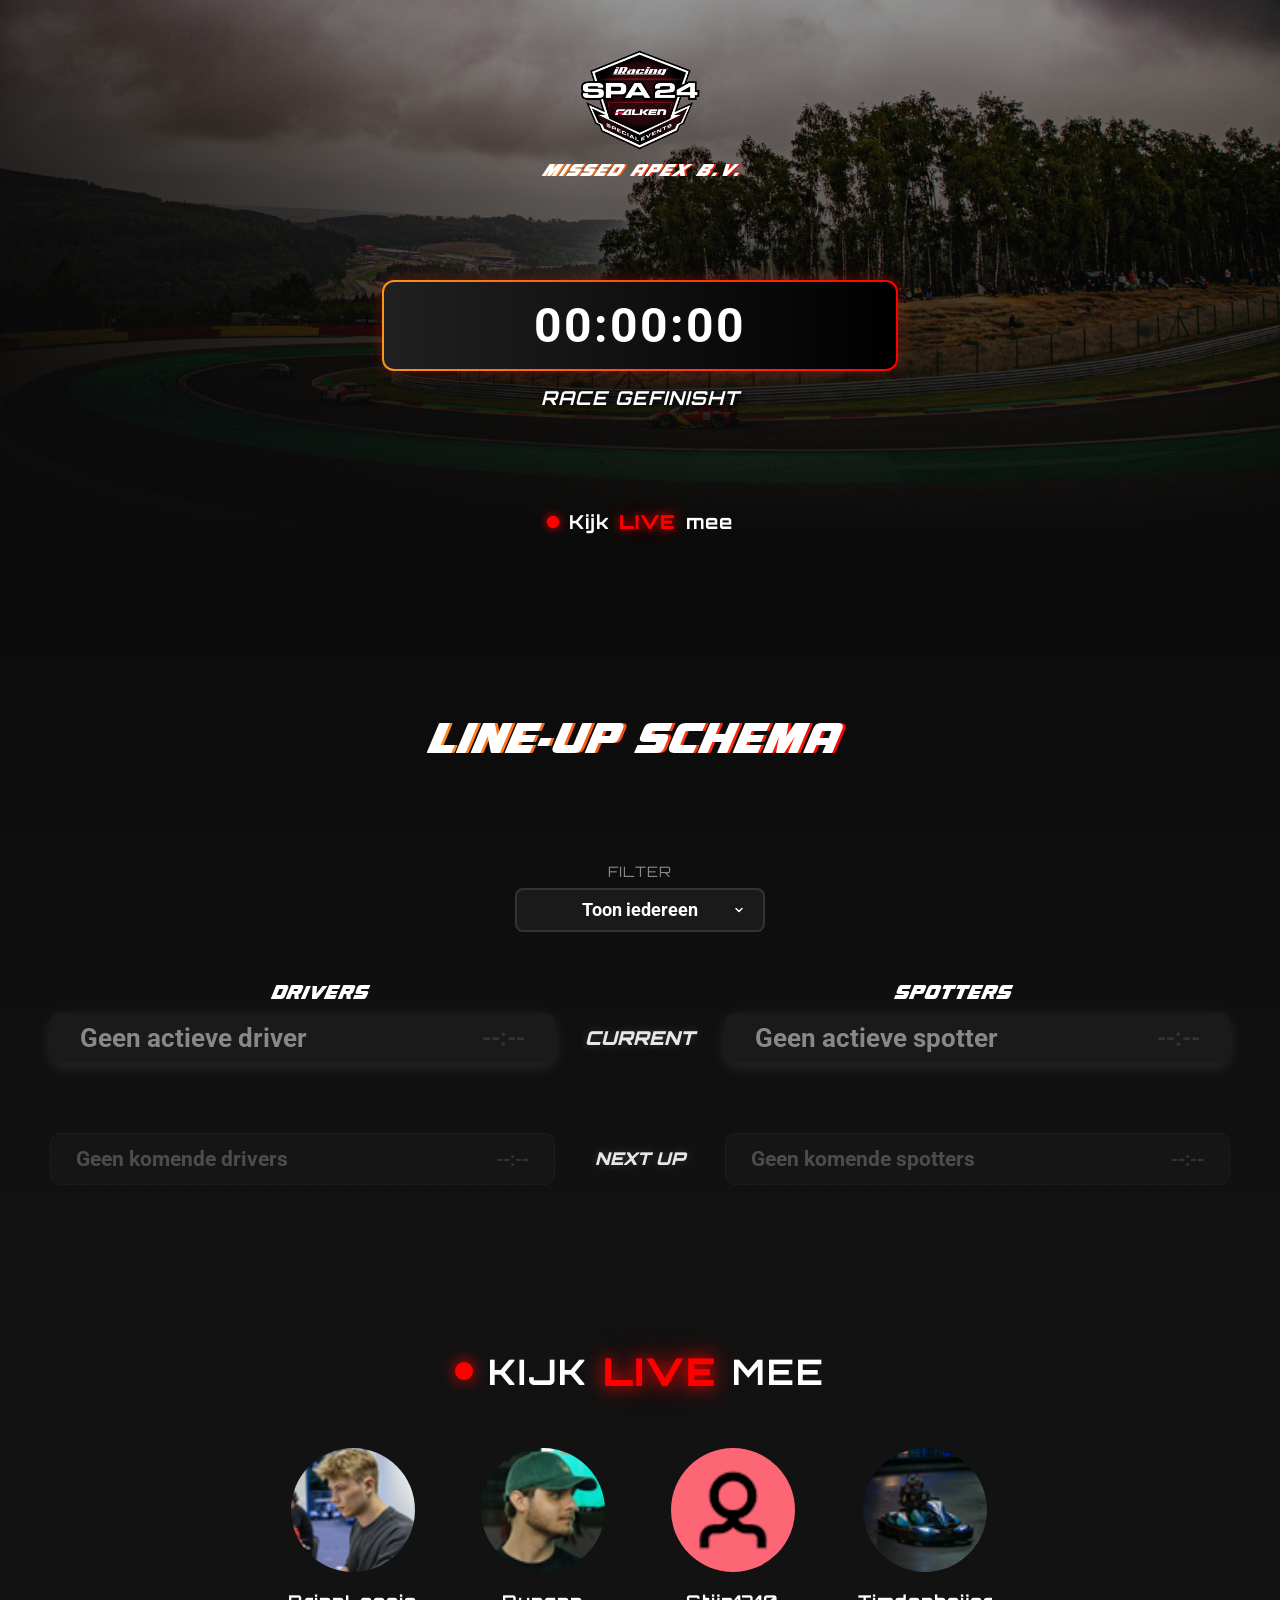
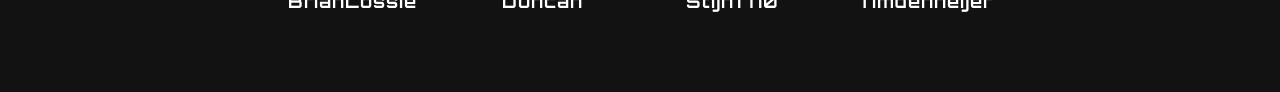
==== index.html @ 732f3703 "Update index.html" ====
<!DOCTYPE html>
<html lang="nl">
<head>
    <meta charset="UTF-8">
    <link rel="stylesheet" href="MissedApex.css?v=1.1">
    <meta name="viewport" content="width=device-width, initial-scale=1.0">
    <title>Missed Apex B.V. Spa 24</title>
    <link rel="stylesheet" href="MissedApex.css">
    <link href="https://fonts.googleapis.com/css2?family=Orbitron:wght@700;900&family=Roboto:wght@400;700&display=swap" rel="stylesheet">
</head>
<body>

    <header class="hero-section">
        <div class="overlay"></div>
        <div class="hero-content">
            <img src="spa-logo.png" alt="iRacing Spa 24 Logo" class="logo">
            
            <h1 class="team-name">MISSED APEX B.V.</h1>
            <div class="countdown-box">
                <span class="timer" id="countdown-timer">00:00:00:00</span>
            </div>
            <h2 class="countdown-title" id="countdown-label">LADEN...</h2>
        </div>
    </header>

    <div class="live-stream-trigger">
        <a href="#streams" class="live-link">
            <span class="live-dot"></span>Kijk <span class="live-text-bold">LIVE</span> mee
        </a>
    </div>

    <main class="schedule-section">
        <h1 class="main-title">LINE-UP SCHEMA</h1>

        <div class="filter-container">
            <label for="name-filter" class="filter-label">Filter</label>
            <select id="name-filter" class="filter-select">
                <option value="ALL">Toon iedereen</option>
                </select>
        </div>

        <div class="lineup-table">
            <div class="table-header">
                <div class="table-cell left">
                    <h3 class="column-title driver-title">DRIVERS</h3>
                </div>
                <div class="empty-middle"></div>
                <div class="table-cell right">
                    <h3 class="column-title spotter-title">SPOTTERS</h3>
                </div>
            </div>

            <div class="table-row current-section">
                <div class="table-cell left" id="current-driver-container"></div>
                <div class="table-cell middle">
                    <div class="status-label-current">CURRENT</div>
                </div>
                <div class="table-cell right" id="current-spotter-container"></div>
            </div>

            <div class="table-row next-up-section">
                <div class="table-cell left" id="upcoming-drivers-container"></div>
                <div class="table-cell middle">
                    <div class="status-label-next">NEXT UP</div>
                </div>
                <div class="table-cell right" id="upcoming-spotters-container"></div>
            </div>
        </div>
    </main>

    <section id="streams" class="twitch-section">
        <h2 class="twitch-title">
            <span class="live-dot header-dot"></span>KIJK <span class="live-text-bold header-live-text">LIVE</span> MEE
        </h2>
        <div class="streamers-container">
            
            <a href="https://twitch.tv/brianlossie" target="_blank" class="streamer-card-link">
                <div class="avatar-wrapper">
                    <img src="BrianPFP.png" alt="Streamer 1" class="streamer-avatar">
                </div>
                <span class="streamer-name">BrianLossie</span>
            </a>

            <a href="https://twitch.tv/duncan" target="_blank" class="streamer-card-link">
                <div class="avatar-wrapper">
                    <img src="DuncanPFP.png" alt="Streamer 2" class="streamer-avatar">
                </div>
                <span class="streamer-name">Duncan</span>
            </a>

            <a href="https://twitch.tv/stijn1710" target="_blank" class="streamer-card-link">
                <div class="avatar-wrapper">
                    <img src="StijnPFP.png" alt="Streamer 3" class="streamer-avatar">
                </div>
                <span class="streamer-name">Stijn1710</span>
            </a>

             <a href="https://twitch.tv/timdenheijer" target="_blank" class="streamer-card-link">
                <div class="avatar-wrapper">
                    <img src="TimPFP.png" alt="Streamer 3" class="streamer-avatar">
                </div>
                <span class="streamer-name">Timdenheijer</span>
            </a>

        </div>
    </section>

    <script>
        // --- CONFIGURATIE DATA ---
        const startKwalificatie = new Date("2026-07-11T14:30:00").getTime();
        const raceStartDatum = new Date("2026-07-11T14:50:00"); 
        const eindeRace         = new Date("2026-07-12T14:50:00").getTime();
        const startRace         = raceStartDatum.getTime(); 

        let csvData = "";

        fetch('iRacing 24H Spa 10-12 Juli 2026 - Rijdschema.csv')
            .then(response => {
                if (!response.ok) throw new Error("Kan rijdschema.csv niet vinden.");
                return response.text();
            })
            .then(text => {
                csvData = text;
                bouwNaamFilter();
                updateSchedule();
            })
            .catch(error => {
                console.error("Fout bij inladen CSV:", error);
                document.getElementById('current-driver-container').innerHTML = "Geen rijdschema.csv gevonden.";
            });

        function updateTimer() {
            const nu = new Date().getTime();
            const timerElement = document.getElementById("countdown-timer");
            const labelElement = document.getElementById("countdown-label");

            let doeltijd, statusTekst, toonDagen = false;

            if (nu < startKwalificatie) {
                doeltijd = startKwalificatie; statusTekst = "TOT KWALIFICATIE"; toonDagen = true;
            } else if (nu >= startKwalificatie && nu < startRace) {
                doeltijd = startRace; statusTekst = "KWALIFICATIE";
            } else if (nu >= startRace && nu < eindeRace) {
                doeltijd = eindeRace; statusTekst = "RACE";
            } else {
                labelElement.innerText = "RACE GEFINISHT"; timerElement.innerText = "00:00:00"; return;
            }

            const verschil = doeltijd - nu;
            const dagen = Math.floor(verschil / (1000 * 60 * 60 * 24));
            const uren = Math.floor((verschil % (1000 * 60 * 60 * 24)) / (1000 * 60 * 60));
            const minuten = Math.floor((verschil % (1000 * 60 * 60)) / (1000 * 60));
            const seconden = Math.floor((verschil % (1000 * 60)) / 1000);

            const dStr = dagen < 10 ? "0" + dagen : dagen;
            const hStr = uren < 10 ? "0" + uren : uren;
            const mStr = minuten < 10 ? "0" + minuten : minuten;
            const sStr = seconden < 10 ? "0" + seconden : seconden;

            labelElement.innerText = statusTekst;
            timerElement.innerText = toonDagen ? `${dStr}:${hStr}:${mStr}:${sStr}` : `${hStr}:${mStr}:${sStr}`;
        }

        function parseScheduleCSV(csvText) {
            if (!csvText) return { drivers: [], spotters: [] };
            
            let rawLines = csvText.split('\n').map(line => line.trim()).filter(line => line !== "");
            
            let driverHeaders = [];
            let spotterHeaders = [];
            let drivers = [];
            let spotters = [];
            let isSpotterSection = false;

            rawLines.forEach(lineStr => {
                const row = lineStr.split(',').map(item => item.trim());
                if (!row || row.length < 2 || row[0] === "") return;
                
                if (row[0] === "DRIVER") {
                    driverHeaders = row.slice(1).filter(h => h !== "");
                    isSpotterSection = false;
                    return;
                } else if (row[0] === "SPOTTER") {
                    spotterHeaders = row.slice(1).filter(h => h !== "");
                    isSpotterSection = true;
                    return;
                }

                const name = row[0];
                const shifts = row.slice(1);
                const activeHeaders = isSpotterSection ? spotterHeaders : driverHeaders;

                let huidigeDatum = new Date(raceStartDatum);
                let vorigStartUur = -1;

                shifts.forEach((val, index) => {
                    if (!activeHeaders[index]) return;

                    const timeRange = activeHeaders[index];
                    const timeParts = timeRange.split('-');
                    if (timeParts.length !== 2) return;

                    const [startTimeStr, endTimeStr] = timeParts.map(t => t.trim());
                    const [startH, startM] = startTimeStr.split(':').map(Number);
                    const [endH, endM] = endTimeStr.split(':').map(Number);

                    if (vorigStartUur !== -1 && startH < vorigStartUur) {
                        huidigeDatum.setDate(huidigeDatum.getDate() + 1);
                    }
                    vorigStartUur = startH;

                    if (val.toUpperCase() === 'X') {
                        const exactStart = new Date(huidigeDatum.getFullYear(), huidigeDatum.getMonth(), huidigeDatum.getDate(), startH, startM, 0).getTime();
                        
                        let eindDatum = new Date(huidigeDatum);
                        if (endH < startH || (endH === startH && endM < startM)) {
                            eindDatum.setDate(eindDatum.getDate() + 1);
                        }
                        const exactEnd = new Date(eindDatum.getFullYear(), eindDatum.getMonth(), eindDatum.getDate(), endH, endM, 0).getTime();

                        const entry = { 
                            name: name, 
                            startTimeText: startTimeStr, 
                            endTimeText: endTimeStr, 
                            exactStart: exactStart, 
                            exactEnd: exactEnd 
                        };
                        
                        if (isSpotterSection) spotters.push(entry); else drivers.push(entry);
                    }
                });
            });

            return { drivers, spotters };
        }

        function bouwNaamFilter() {
            const { drivers, spotters } = parseScheduleCSV(csvData);
            const filterDropdown = document.getElementById('name-filter');
            if (!filterDropdown) return;
            
            let uniekeNamen = new Set();
            drivers.forEach(d => uniekeNamen.add(d.name));
            spotters.forEach(s => uniekeNamen.add(s.name));
            
            let gesorteerdeNamen = Array.from(uniekeNamen).sort();
            
            gesorteerdeNamen.forEach(naam => {
                const optie = document.createElement('option');
                optie.value = naam;
                
                const geformatteerdeNaam = naam.charAt(0).toUpperCase() + naam.slice(1).toLowerCase();
                optie.innerText = geformatteerdeNaam;
                
                filterDropdown.appendChild(optie);
            });
            
            filterDropdown.addEventListener('change', updateSchedule);
        }

        function updateSchedule() {
            const { drivers, spotters } = parseScheduleCSV(csvData);
            const nu = new Date().getTime(); 

            const filterDropdown = document.getElementById('name-filter');
            const geselecteerdeNaam = filterDropdown ? filterDropdown.value : "ALL";

            const sorteerChronologisch = (a, b) => a.exactStart - b.exactStart;
            drivers.sort(sorteerChronologisch);
            spotters.sort(sorteerChronologisch);

            const currentDriverBox = document.getElementById('current-driver-container');
            const currentSpotterBox = document.getElementById('current-spotter-container');
            const upcomingDriversBox = document.getElementById('upcoming-drivers-container');
            const upcomingSpottersBox = document.getElementById('upcoming-spotters-container');

            currentDriverBox.innerHTML = "";
            currentSpotterBox.innerHTML = "";
            upcomingDriversBox.innerHTML = "";
            upcomingSpottersBox.innerHTML = "";

            let currentDriverFound = false;
            drivers.forEach(d => {
                if (nu >= d.exactStart && nu < d.exactEnd && !currentDriverFound) {
                    currentDriverBox.innerHTML = `
                        <div class="driver-card current">
                            <span class="person-name">${d.name}</span>
                            <span class="person-time">${d.startTimeText} - ${d.endTimeText}</span>
                        </div>`;
                    currentDriverFound = true;
                }
            });

            if (!currentDriverFound) {
                currentDriverBox.innerHTML = `<div class="driver-card current" style="background-color: #1a1a1a; color: #888;"><span class="person-name">Geen actieve driver</span><span class="person-time">--:--</span></div>`;
            }

            let upcomingDriversCount = 0;
            drivers.forEach(d => {
                if (d.exactStart >= nu) {
                    if (geselecteerdeNaam === "ALL" || d.name === geselecteerdeNaam) {
                        upcomingDriversBox.innerHTML += `
                            <div class="driver-card upcoming">
                                <span class="person-name-next">${d.name}</span>
                                <span class="person-time-next">${d.startTimeText} - ${d.endTimeText}</span>
                            </div>`;
                        upcomingDriversCount++;
                    }
                }
            });

            if (upcomingDriversCount === 0) {
                upcomingDriversBox.innerHTML = `
                    <div class="driver-card upcoming empty-schedule-balk">
                        <span class="person-name-next">Geen komende drivers</span>
                        <span class="person-time-next">--:--</span>
                    </div>`;
            }

            let currentSpotterFound = false;
            spotters.forEach(s => {
                if (nu >= s.exactStart && nu < s.exactEnd && !currentSpotterFound) {
                    currentSpotterBox.innerHTML = `
                        <div class="spotter-card current">
                            <span class="person-name">${s.name}</span>
                            <span class="person-time">${s.startTimeText} - ${s.endTimeText}</span>
                        </div>`;
                    currentSpotterFound = true;
                }
            });

            if (!currentSpotterFound) {
                currentSpotterBox.innerHTML = `<div class="spotter-card current" style="background-color: #1a1a1a; color: #888;"><span class="person-name">Geen actieve spotter</span><span class="person-time">--:--</span></div>`;
            }

            let upcomingSpottersCount = 0;
            spotters.forEach(s => {
                if (s.exactStart >= nu) {
                    if (geselecteerdeNaam === "ALL" || s.name === geselecteerdeNaam) {
                        upcomingSpottersBox.innerHTML += `
                            <div class="spotter-card upcoming">
                                <span class="person-name-next">${s.name}</span>
                                <span class="person-time-next">${s.startTimeText} - ${s.endTimeText}</span>
                            </div>`;
                        upcomingSpottersCount++;
                    }
                }
            });

            if (upcomingSpottersCount === 0) {
                upcomingSpottersBox.innerHTML = `
                    <div class="spotter-card upcoming empty-schedule-balk">
                        <span class="person-name-next">Geen komende spotters</span>
                        <span class="person-time-next">--:--</span>
                    </div>`;
            }
        }

        updateTimer();
        setInterval(() => {
            updateTimer();
            updateSchedule();
        }, 1000);
    </script>
</body>
</html>
---- MissedApex.css ----
* {
    margin: 0;
    padding: 0;
    box-sizing: border-box;
}

@font-face {
    font-family: Speeday;
    src: url('Speeday-Regular-FFP.ttf') format('truetype');
}

body {
    font-family: 'Roboto', sans-serif;
    background-color: #0b0b0b;
    color: #ffffff;
    min-height: 100vh;
    display: flex;
    flex-direction: column;
}

.hero-section {
    position: relative;
    height: 60vh;
    background-image: url('spa-background.jpg');
    background-size: cover;
    background-position: center;
    display: flex;
    justify-content: center;
    align-items: center;
    text-align: center;
}

.overlay {
    position: absolute;
    top: 0;
    left: 0;
    width: 100%;
    height: 100%;
    background: linear-gradient(to bottom, rgba(0, 0, 0, 0.4), #0b0b0b);
    z-index: 1;
}

.hero-content {
    position: relative;
    z-index: 2;
    display: flex;
    flex-direction: column;
    align-items: center;
    width: 100%;
    padding: 20px;
    height: 500px;
}

.logo {
    margin-top: 0;
    width: 200px;
    margin-bottom: 0px;
}

.team-name {
    font-family: 'Speeday', sans-serif;
    font-style: italic;
    font-weight: 100;
    font-size: 1rem;
    letter-spacing: 2px;
    margin-bottom: 100px;
    color: #ffffff;
    position: relative;
    display: inline-block;
    z-index: 2;
}

.team-name::after {
    content: "MISSED APEX B.V."; 
    position: absolute;
    left: 2px;
    top: 0px;
    z-index: -1;
    width: 100%;
    background: linear-gradient(to right, #fe921c, #ff0000);
    -webkit-background-clip: text;
    background-clip: text;
    -webkit-text-fill-color: transparent;
}

.countdown-title {
    font-family: 'Orbitron', sans-serif;
    font-style: italic;
    font-size: 1.2rem;
    letter-spacing: 1px;
    color: #ffffff;
    margin-bottom: 8px;
    text-shadow: 2px 2px 4px rgba(0,0,0,0.8);
}

.countdown-box {
    position: relative;
    padding: 15px 150px;
    border-radius: 12px;
    background: linear-gradient(to right, #202020, #000000) padding-box, 
                linear-gradient(to right, #fe921c, #ff0000) border-box;
    border: 2px solid transparent;
    box-shadow: 0 0 15px rgba(255, 51, 0, 0.3);
    margin-bottom: 15px;
}
.timer {
    font-family: 'Roboto', sans-serif;
    font-weight: 700;
    font-size: 3rem;
    letter-spacing: 2px;
}

.live-stream-trigger {
    text-align: center;
    margin-top: -30px;
    margin-bottom: 40px;
    position: relative;
    z-index: 10;
}

.live-link {
    font-family: 'Orbitron', sans-serif;
    font-weight: 700;
    font-size: 1.2rem;
    color: #ffffff;
    text-decoration: none;
    display: inline-flex;
    align-items: center;
    gap: 10px;
    letter-spacing: 1px;
    transition: transform 0.2s ease, text-shadow 0.2s ease;
    cursor: pointer;
}

.live-link:hover {
    transform: scale(1.05);
    text-shadow: 0 0 15px rgba(255, 255, 255, 0.6);
}

.live-text-bold {
    color: #ff0000;
    font-weight: 900;
    text-shadow: 0 0 10px rgba(255, 0, 0, 0.8), 0 0 20px rgba(255, 0, 0, 0.4); 
}

.live-dot {
    width: 12px;
    height: 12px;
    background-color: #ff0000;
    border-radius: 50%;
    position: relative;
    box-shadow: 0 0 10px #ff0000;
}

.live-dot::after {
    content: '';
    position: absolute;
    top: 0;
    left: 0;
    width: 100%;
    height: 100%;
    background-color: #ff0000;
    border-radius: 50%;
    z-index: -1;
    animation: pulse 1.8s infinite ease-in-out;
}

@keyframes pulse {
    0% { transform: scale(1); opacity: 0.8; }
    100% { transform: scale(2.5); opacity: 0; }
}

.schedule-section {
    background: linear-gradient(to bottom, #0b0b0b, #121212);
    padding: 40px 20px;
    display: flex;
    flex-direction: column;
    align-items: center;
    flex-grow: 1;
}

.main-title {
    margin-top: 100px;
    font-family: 'Speeday', sans-serif;
    font-weight: 100;
    font-size: 2.5rem;
    letter-spacing: 2px;
    margin-bottom: 100px;
    text-align: center;
    padding-right: 20px; 
    color: #ffffff;
    position: relative;
    display: inline-block;
    z-index: 2;
}

.main-title::after{
    content: "LINE-UP SCHEMA"; 
    position: absolute;
    left: -7px;
    top: 0px;
    z-index: -1;
    width: 100%;
    background: linear-gradient(to right, #fe921c, #ff0000);
    -webkit-background-clip: text;
    background-clip: text;
    -webkit-text-fill-color: transparent;
}

.lineup-table {
    display: flex;
    flex-direction: column;
    width: 100%;
    max-width: 1200px;
}

.table-header, .table-row {
    display: flex;
    width: 100%;
    align-items: center;
}

.current-section {
    align-items: center; 
}

.next-up-section {
    align-items: flex-start; 
}

.table-cell {
    flex: 1;
    padding: 0 10px;
    text-align: center;
    vertical-align: top;
}

.table-cell.middle {
    flex: 0 0 150px;
    text-align: center;
}

.empty-middle {
     flex: 0 0 150px;
}

.column-title {
    font-family: 'Speeday', sans-serif;
    font-size: 1.1rem;
    letter-spacing: 1px;
    color: #ffffff;
    margin-bottom: 10px;
    font-weight: 100;
}

.driver-title {
    text-align: left;
    padding-left: 220px;
}

.column-title.spotter-title {
    text-align: right;
    padding-right: 220px;
}

.status-label-current {
    font-family: 'Orbitron', sans-serif;
    font-style: italic;
    font-weight: 900;
    font-size: 1.2rem;
    color: #ffffff;
    opacity: 0.9;
    display: flex;
    align-items: center;
    justify-content: center;
    height: 50px;
    margin-bottom: 20px;
    text-shadow: 0 0 10px rgba(255,255,255,0.2);
}

.status-label-next {
    font-family: 'Orbitron', sans-serif;
    font-style: italic;
    font-weight: 900;
    font-size: 1.1rem;
    color: #ffffff;
    opacity: 0.9;
    display: flex;
    align-items: center;
    justify-content: center;
    height: 50px;
    margin-top: 0px;         
    text-shadow: 0 0 10px rgba(255,255,255,0.2);
}

.table-row {
    margin-bottom: 50px;
}

.driver-card, .spotter-card {
    border-radius: 10px;
    height: 50px;
    display: flex;
    align-items: center;
    justify-content: space-between;
    padding: 25px;
    margin-bottom: 12px;
}

.driver-card.current, .spotter-card.current {
    background-color: #ffffff;
    color: #000000;
    box-shadow: 0 4px 15px rgba(255, 255, 255, 0.1);
    margin-bottom: 20px;
    padding: 25px 30px;
}

.person-name { font-weight: 700; font-size: 1.6rem; }
.person-name-next { font-weight: 700; font-size: 1.3rem; color: white; }
.person-time { font-weight: 700; font-size: 1.5rem; color: #333333; }
.person-time-next { font-weight: 700; font-size: 1.2rem; color: #ffffff; }

.driver-card.upcoming, .spotter-card.upcoming {
    background-color: #555555;
    opacity: 0.8;
}

.driver-card.upcoming:hover, .spotter-card.upcoming:hover {
    box-shadow: 0px 0px 10px rgba(85, 85, 85, 1);
}

.empty-schedule-balk {
    background-color: #1a1a1a !important;
    border: 1px dashed #333333;
    opacity: 0.5 !important;
}
.empty-schedule-balk .person-name-next {
    color: #888888 !important;
}
.empty-schedule-balk .person-time-next {
    color: #555555 !important;
}

html {
    scroll-behavior: smooth;
}

.twitch-section {
    background-color: #121212;
    width: 100%;
    text-align: center;
    padding: 60px 20px 80px 20px;
}

.twitch-title {
    font-family: 'Orbitron', sans-serif !important;
    font-weight: 700;
    font-size: 2.2rem;
    color: #ffffff;
    letter-spacing: 2px;
    margin-bottom: 50px;
    display: inline-flex;
    align-items: center;
    justify-content: center;
    gap: 15px;
    width: 100%;
}

.twitch-title .header-dot {
    width: 18px;
    height: 18px;
    box-shadow: 0 0 15px #ff0000;
}

.twitch-title .header-dot::after {
    animation: pulse-header 1.8s infinite ease-in-out;
}

.twitch-title .header-live-text {
    font-size: 2.4rem;
    text-shadow: 0 0 15px rgba(255, 0, 0, 0.9), 0 0 30px rgba(255, 0, 0, 0.5); 
}

@keyframes pulse-header {
    0% { transform: scale(1); opacity: 0.8; }
    100% { transform: scale(2.2); opacity: 0; }
}

.streamers-container {
    display: flex;
    justify-content: center;
    gap: 60px;
    flex-wrap: wrap;
    max-width: 1200px;
    margin: 0 auto;
}

.streamer-card-link {
    display: flex;
    flex-direction: column;
    align-items: center;
    text-decoration: none;
}

.avatar-wrapper {
    position: relative;
    width: 130px;
    height: 130px;
    margin-bottom: 15px;
    border-radius: 50%;
    padding: 3px; 
    background: transparent;
    transition: background 0.3s ease, box-shadow 0.3s ease, transform 0.3s ease;
}

.streamer-avatar {
    width: 100%;
    height: 100%;
    border-radius: 50%;
    object-fit: cover;
    background-color: #222222; 
    display: block;
}

.streamer-name {
    font-family: 'Orbitron', sans-serif;
    font-weight: 700;
    font-size: 1.1rem;
    color: #ffffff;
    letter-spacing: 1px;
    transition: color 0.3s ease;
}

.streamer-card-link:hover .avatar-wrapper {
    background: linear-gradient(to right, #fe921c, #ff0000);
    box-shadow: 0 0 20px rgba(254, 146, 28, 0.5);
    transform: scale(1.05);
}

.streamer-card-link:hover .streamer-name {
    color: #ffffff;
}

/* --- MOBIELE RESPONSIVE INDELING --- */
@media screen and (max-width: 768px) {
    
    .lineup-table .table-header {
        display: none !important;
    }
    
    .lineup-table .table-row {
        display: flex !important;
        flex-direction: column !important;
        margin-bottom: 30px !important;
        width: 100% !important;
    }
    
    .lineup-table .table-cell.left, 
    .lineup-table .table-cell.right, 
    .lineup-table .table-cell.middle {
        width: 100% !important;
        max-width: 100% !important;
        flex: none !important;
        padding: 0 !important;
        display: block !important;
    }

    .lineup-table .current-section {
        display: flex !important;
        flex-direction: column !important;
    }
    .lineup-table .current-section .table-cell.middle { order: 1 !important; margin-bottom: 15px !important; margin-top: 10px !important; }
    .lineup-table .current-section .table-cell.left   { order: 2 !important; }
    .lineup-table .current-section .table-cell.right  { order: 3 !important; }

    .lineup-table .next-up-section {
        display: flex !important;
        flex-direction: column !important;
        align-items: center !important;
    }
    .lineup-table .next-up-section .table-cell.middle { order: 1 !important; margin-bottom: 20px !important; margin-top: 15px !important; }
    .lineup-table .next-up-section .table-cell.left   { order: 2 !important; width: 100% !important; }
    .lineup-table .next-up-section .table-cell.right  { order: 3 !important; width: 100% !important; margin-top: 20px !important; }

    .lineup-table .next-up-section #upcoming-drivers-container::before {
        content: "DRIVERS" !important;
        display: block !important;
        font-family: 'Orbitron', sans-serif !important;
        font-size: 0.9rem !important;
        color: #727272 !important;
        text-align: center !important;
        margin-bottom: 10px !important;
        letter-spacing: 1px !important; 
    }

    .lineup-table .next-up-section #upcoming-spotters-container::before {
        content: "SPOTTERS" !important;
        display: block !important;
        font-family: 'Orbitron', sans-serif !important;
        font-size: 0.9rem !important;
        color: #727272 !important;
        text-align: center !important;
        margin-bottom: 10px !important;
        margin-top: 10px !important;
        letter-spacing: 1px !important;
    }

    .lineup-table .status-label-current, .lineup-table .status-label-next {
        margin: 0 auto !important;
        padding: 0 !important;
        height: auto !important;
        font-size: 1.1rem !important;
    }

    .hero-section {
        height: 80vh !important;
    }

    .logo {
        margin-top: 0 !important;
        width: 100px !important;
        margin-bottom: 0px !important;
    }

    .hero-content {
        margin-top: 200px !important;
    }

    .team-name {
        margin-bottom: 50px !important;
        font-size: 14px !important;
        font-family: 'Speeday' !important;
        font-style: italic !important;
        font-weight: 100 !important;
    }

    .main-title {
        margin-top: 100px !important;
        font-family: 'Speeday' !important;
        font-weight: 100 !important;
    }

    .countdown-box {
        padding: 15px 50px !important;
    }

    .timer {
        font-size: 25px !important;
    }

    .countdown-title {
        font-size: 10px !important;
    }

    .person-name, .person-name-next, .person-time, .person-time-next {
        font-size: 15px !important;
    }

    .live-link {
        font-size: 0.9rem !important;
    }
    
    .twitch-section {
        padding: 40px 15px 60px 15px !important;
    }
    
    .twitch-title {
        font-size: 1.4rem !important;
        margin-bottom: 35px !important;
        gap: 10px !important;
    }

    .twitch-title .header-dot {
        width: 13px !important;
        height: 13px !important;
    }

    .twitch-title .header-live-text {
        font-size: 1.5rem !important;
        text-shadow: 0 0 10px rgba(255, 0, 0, 0.9) !important;
    }
    
    .streamers-container {
        gap: 30px !important;
    }
    
    .avatar-wrapper {
        width: 95px !important;
        height: 95px !important;
        padding: 2px !important; 
        background: linear-gradient(to right, #fe921c, #ff0000) !important; 
        box-shadow: 0 0 12px rgba(254, 146, 28, 0.4) !important;
    }
    
    .streamer-name {
        font-size: 0.9rem !important;
    }
}

.filter-container {
    margin-bottom: 50px;
    display: flex;
    flex-direction: column;
    align-items: center;
    gap: 8px;
    z-index: 999;
    position: relative;
}

.filter-label {
    font-family: 'Orbitron', sans-serif;
    font-size: 0.9rem;
    letter-spacing: 1px;
    color: #888888;
    text-transform: uppercase;
}

.filter-select {
    font-family: 'Roboto', sans-serif;
    font-weight: 700;
    font-size: 1.1rem;
    color: #ffffff;
    
    padding: 10px 20px;
    border-radius: 8px; 
    cursor: pointer;
    outline: none;
    min-width: 250px;
    
    text-align: center;
    text-align-last: center;

    -webkit-appearance: none;
    -moz-appearance: none;
    appearance: none;
    background-image: url("data:image/svg+xml;utf8,<svg xmlns='http://www.w3.org/2000/svg' width='12' height='12' viewBox='0 0 24 24' fill='none' stroke='white' stroke-width='3' stroke-linecap='round' stroke-linejoin='round'><polyline points='6 9 12 15 18 9'></polyline></svg>"), 
                      linear-gradient(#1a1a1a, #1a1a1a), 
                      linear-gradient(#333333, #333333);
    background-repeat: no-repeat;
    background-position: calc(100% - 18px) center, center, center;
    background-origin: padding-box, border-box, border-box;
    background-clip: padding-box, padding-box, border-box;

    border: 2px solid transparent;
    transition: background 0.2s ease, box-shadow 0.2s ease, border-radius 0.1s ease;
}

.filter-select:hover {
    border: 2px solid transparent;
    background-image: url("data:image/svg+xml;utf8,<svg xmlns='http://www.w3.org/2000/svg' width='12' height='12' viewBox='0 0 24 24' fill='none' stroke='white' stroke-width='3' stroke-linecap='round' stroke-linejoin='round'><polyline points='6 9 12 15 18 9'></polyline></svg>"), 
                      linear-gradient(#1a1a1a, #1a1a1a), 
                      linear-gradient(to right, #fe921c, #ff0000);
    background-position: calc(100% - 18px) center, center, center;
    box-shadow: 0 0 20px rgba(254, 146, 28, 0.4);
    border-radius: 8px; 
}

.filter-select:focus {
    border: 2px solid transparent;
    background-image: url("data:image/svg+xml;utf8,<svg xmlns='http://www.w3.org/2000/svg' width='12' height='12' viewBox='0 0 24 24' fill='none' stroke='white' stroke-width='3' stroke-linecap='round' stroke-linejoin='round'><polyline points='6 9 12 15 18 9'></polyline></svg>"), 
                      linear-gradient(#1a1a1a, #1a1a1a), 
                      linear-gradient(to right, #fe921c, #ff0000);
    background-position: calc(100% - 18px) center, center, center;
    box-shadow: 0 0 25px rgba(254, 146, 28, 0.5);
    border-radius: 8px 8px 8px 8px; 
}

.filter-select option {
    background-color: #1a1a1a;
    color: #ffffff;
    padding: 12px;
}

.filter-select select::-ms-expand {
    display: none;
}

@media screen and (max-width: 768px) {
    .filter-container {
        margin-bottom: 50px;
        width: 100%;
    }

    .filter-select {
        font-size: 0.8rem !important;
    }
}
---- MissedApex.css ----
* {
    margin: 0;
    padding: 0;
    box-sizing: border-box;
}

@font-face {
    font-family: Speeday;
    src: url('Speeday-Regular-FFP.ttf') format('truetype');
}

body {
    font-family: 'Roboto', sans-serif;
    background-color: #0b0b0b;
    color: #ffffff;
    min-height: 100vh;
    display: flex;
    flex-direction: column;
}

.hero-section {
    position: relative;
    height: 60vh;
    background-image: url('spa-background.jpg');
    background-size: cover;
    background-position: center;
    display: flex;
    justify-content: center;
    align-items: center;
    text-align: center;
}

.overlay {
    position: absolute;
    top: 0;
    left: 0;
    width: 100%;
    height: 100%;
    background: linear-gradient(to bottom, rgba(0, 0, 0, 0.4), #0b0b0b);
    z-index: 1;
}

.hero-content {
    position: relative;
    z-index: 2;
    display: flex;
    flex-direction: column;
    align-items: center;
    width: 100%;
    padding: 20px;
    height: 500px;
}

.logo {
    margin-top: 0;
    width: 200px;
    margin-bottom: 0px;
}

.team-name {
    font-family: 'Speeday', sans-serif;
    font-style: italic;
    font-weight: 100;
    font-size: 1rem;
    letter-spacing: 2px;
    margin-bottom: 100px;
    color: #ffffff;
    position: relative;
    display: inline-block;
    z-index: 2;
}

.team-name::after {
    content: "MISSED APEX B.V."; 
    position: absolute;
    left: 2px;
    top: 0px;
    z-index: -1;
    width: 100%;
    background: linear-gradient(to right, #fe921c, #ff0000);
    -webkit-background-clip: text;
    background-clip: text;
    -webkit-text-fill-color: transparent;
}

.countdown-title {
    font-family: 'Orbitron', sans-serif;
    font-style: italic;
    font-size: 1.2rem;
    letter-spacing: 1px;
    color: #ffffff;
    margin-bottom: 8px;
    text-shadow: 2px 2px 4px rgba(0,0,0,0.8);
}

.countdown-box {
    position: relative;
    padding: 15px 150px;
    border-radius: 12px;
    background: linear-gradient(to right, #202020, #000000) padding-box, 
                linear-gradient(to right, #fe921c, #ff0000) border-box;
    border: 2px solid transparent;
    box-shadow: 0 0 15px rgba(255, 51, 0, 0.3);
    margin-bottom: 15px;
}
.timer {
    font-family: 'Roboto', sans-serif;
    font-weight: 700;
    font-size: 3rem;
    letter-spacing: 2px;
}

.live-stream-trigger {
    text-align: center;
    margin-top: -30px;
    margin-bottom: 40px;
    position: relative;
    z-index: 10;
}

.live-link {
    font-family: 'Orbitron', sans-serif;
    font-weight: 700;
    font-size: 1.2rem;
    color: #ffffff;
    text-decoration: none;
    display: inline-flex;
    align-items: center;
    gap: 10px;
    letter-spacing: 1px;
    transition: transform 0.2s ease, text-shadow 0.2s ease;
    cursor: pointer;
}

.live-link:hover {
    transform: scale(1.05);
    text-shadow: 0 0 15px rgba(255, 255, 255, 0.6);
}

.live-text-bold {
    color: #ff0000;
    font-weight: 900;
    text-shadow: 0 0 10px rgba(255, 0, 0, 0.8), 0 0 20px rgba(255, 0, 0, 0.4); 
}

.live-dot {
    width: 12px;
    height: 12px;
    background-color: #ff0000;
    border-radius: 50%;
    position: relative;
    box-shadow: 0 0 10px #ff0000;
}

.live-dot::after {
    content: '';
    position: absolute;
    top: 0;
    left: 0;
    width: 100%;
    height: 100%;
    background-color: #ff0000;
    border-radius: 50%;
    z-index: -1;
    animation: pulse 1.8s infinite ease-in-out;
}

@keyframes pulse {
    0% { transform: scale(1); opacity: 0.8; }
    100% { transform: scale(2.5); opacity: 0; }
}

.schedule-section {
    background: linear-gradient(to bottom, #0b0b0b, #121212);
    padding: 40px 20px;
    display: flex;
    flex-direction: column;
    align-items: center;
    flex-grow: 1;
}

.main-title {
    margin-top: 100px;
    font-family: 'Speeday', sans-serif;
    font-weight: 100;
    font-size: 2.5rem;
    letter-spacing: 2px;
    margin-bottom: 100px;
    text-align: center;
    padding-right: 20px; 
    color: #ffffff;
    position: relative;
    display: inline-block;
    z-index: 2;
}

.main-title::after{
    content: "LINE-UP SCHEMA"; 
    position: absolute;
    left: -7px;
    top: 0px;
    z-index: -1;
    width: 100%;
    background: linear-gradient(to right, #fe921c, #ff0000);
    -webkit-background-clip: text;
    background-clip: text;
    -webkit-text-fill-color: transparent;
}

.lineup-table {
    display: flex;
    flex-direction: column;
    width: 100%;
    max-width: 1200px;
}

.table-header, .table-row {
    display: flex;
    width: 100%;
    align-items: center;
}

.current-section {
    align-items: center; 
}

.next-up-section {
    align-items: flex-start; 
}

.table-cell {
    flex: 1;
    padding: 0 10px;
    text-align: center;
    vertical-align: top;
}

.table-cell.middle {
    flex: 0 0 150px;
    text-align: center;
}

.empty-middle {
     flex: 0 0 150px;
}

.column-title {
    font-family: 'Speeday', sans-serif;
    font-size: 1.1rem;
    letter-spacing: 1px;
    color: #ffffff;
    margin-bottom: 10px;
    font-weight: 100;
}

.driver-title {
    text-align: left;
    padding-left: 220px;
}

.column-title.spotter-title {
    text-align: right;
    padding-right: 220px;
}

.status-label-current {
    font-family: 'Orbitron', sans-serif;
    font-style: italic;
    font-weight: 900;
    font-size: 1.2rem;
    color: #ffffff;
    opacity: 0.9;
    display: flex;
    align-items: center;
    justify-content: center;
    height: 50px;
    margin-bottom: 20px;
    text-shadow: 0 0 10px rgba(255,255,255,0.2);
}

.status-label-next {
    font-family: 'Orbitron', sans-serif;
    font-style: italic;
    font-weight: 900;
    font-size: 1.1rem;
    color: #ffffff;
    opacity: 0.9;
    display: flex;
    align-items: center;
    justify-content: center;
    height: 50px;
    margin-top: 0px;         
    text-shadow: 0 0 10px rgba(255,255,255,0.2);
}

.table-row {
    margin-bottom: 50px;
}

.driver-card, .spotter-card {
    border-radius: 10px;
    height: 50px;
    display: flex;
    align-items: center;
    justify-content: space-between;
    padding: 25px;
    margin-bottom: 12px;
}

.driver-card.current, .spotter-card.current {
    background-color: #ffffff;
    color: #000000;
    box-shadow: 0 4px 15px rgba(255, 255, 255, 0.1);
    margin-bottom: 20px;
    padding: 25px 30px;
}

.person-name { font-weight: 700; font-size: 1.6rem; }
.person-name-next { font-weight: 700; font-size: 1.3rem; color: white; }
.person-time { font-weight: 700; font-size: 1.5rem; color: #333333; }
.person-time-next { font-weight: 700; font-size: 1.2rem; color: #ffffff; }

.driver-card.upcoming, .spotter-card.upcoming {
    background-color: #555555;
    opacity: 0.8;
}

.driver-card.upcoming:hover, .spotter-card.upcoming:hover {
    box-shadow: 0px 0px 10px rgba(85, 85, 85, 1);
}

.empty-schedule-balk {
    background-color: #1a1a1a !important;
    border: 1px dashed #333333;
    opacity: 0.5 !important;
}
.empty-schedule-balk .person-name-next {
    color: #888888 !important;
}
.empty-schedule-balk .person-time-next {
    color: #555555 !important;
}

html {
    scroll-behavior: smooth;
}

.twitch-section {
    background-color: #121212;
    width: 100%;
    text-align: center;
    padding: 60px 20px 80px 20px;
}

.twitch-title {
    font-family: 'Orbitron', sans-serif !important;
    font-weight: 700;
    font-size: 2.2rem;
    color: #ffffff;
    letter-spacing: 2px;
    margin-bottom: 50px;
    display: inline-flex;
    align-items: center;
    justify-content: center;
    gap: 15px;
    width: 100%;
}

.twitch-title .header-dot {
    width: 18px;
    height: 18px;
    box-shadow: 0 0 15px #ff0000;
}

.twitch-title .header-dot::after {
    animation: pulse-header 1.8s infinite ease-in-out;
}

.twitch-title .header-live-text {
    font-size: 2.4rem;
    text-shadow: 0 0 15px rgba(255, 0, 0, 0.9), 0 0 30px rgba(255, 0, 0, 0.5); 
}

@keyframes pulse-header {
    0% { transform: scale(1); opacity: 0.8; }
    100% { transform: scale(2.2); opacity: 0; }
}

.streamers-container {
    display: flex;
    justify-content: center;
    gap: 60px;
    flex-wrap: wrap;
    max-width: 1200px;
    margin: 0 auto;
}

.streamer-card-link {
    display: flex;
    flex-direction: column;
    align-items: center;
    text-decoration: none;
}

.avatar-wrapper {
    position: relative;
    width: 130px;
    height: 130px;
    margin-bottom: 15px;
    border-radius: 50%;
    padding: 3px; 
    background: transparent;
    transition: background 0.3s ease, box-shadow 0.3s ease, transform 0.3s ease;
}

.streamer-avatar {
    width: 100%;
    height: 100%;
    border-radius: 50%;
    object-fit: cover;
    background-color: #222222; 
    display: block;
}

.streamer-name {
    font-family: 'Orbitron', sans-serif;
    font-weight: 700;
    font-size: 1.1rem;
    color: #ffffff;
    letter-spacing: 1px;
    transition: color 0.3s ease;
}

.streamer-card-link:hover .avatar-wrapper {
    background: linear-gradient(to right, #fe921c, #ff0000);
    box-shadow: 0 0 20px rgba(254, 146, 28, 0.5);
    transform: scale(1.05);
}

.streamer-card-link:hover .streamer-name {
    color: #ffffff;
}

/* --- MOBIELE RESPONSIVE INDELING --- */
@media screen and (max-width: 768px) {
    
    .lineup-table .table-header {
        display: none !important;
    }
    
    .lineup-table .table-row {
        display: flex !important;
        flex-direction: column !important;
        margin-bottom: 30px !important;
        width: 100% !important;
    }
    
    .lineup-table .table-cell.left, 
    .lineup-table .table-cell.right, 
    .lineup-table .table-cell.middle {
        width: 100% !important;
        max-width: 100% !important;
        flex: none !important;
        padding: 0 !important;
        display: block !important;
    }

    .lineup-table .current-section {
        display: flex !important;
        flex-direction: column !important;
    }
    .lineup-table .current-section .table-cell.middle { order: 1 !important; margin-bottom: 15px !important; margin-top: 10px !important; }
    .lineup-table .current-section .table-cell.left   { order: 2 !important; }
    .lineup-table .current-section .table-cell.right  { order: 3 !important; }

    .lineup-table .next-up-section {
        display: flex !important;
        flex-direction: column !important;
        align-items: center !important;
    }
    .lineup-table .next-up-section .table-cell.middle { order: 1 !important; margin-bottom: 20px !important; margin-top: 15px !important; }
    .lineup-table .next-up-section .table-cell.left   { order: 2 !important; width: 100% !important; }
    .lineup-table .next-up-section .table-cell.right  { order: 3 !important; width: 100% !important; margin-top: 20px !important; }

    .lineup-table .next-up-section #upcoming-drivers-container::before {
        content: "DRIVERS" !important;
        display: block !important;
        font-family: 'Orbitron', sans-serif !important;
        font-size: 0.9rem !important;
        color: #727272 !important;
        text-align: center !important;
        margin-bottom: 10px !important;
        letter-spacing: 1px !important; 
    }

    .lineup-table .next-up-section #upcoming-spotters-container::before {
        content: "SPOTTERS" !important;
        display: block !important;
        font-family: 'Orbitron', sans-serif !important;
        font-size: 0.9rem !important;
        color: #727272 !important;
        text-align: center !important;
        margin-bottom: 10px !important;
        margin-top: 10px !important;
        letter-spacing: 1px !important;
    }

    .lineup-table .status-label-current, .lineup-table .status-label-next {
        margin: 0 auto !important;
        padding: 0 !important;
        height: auto !important;
        font-size: 1.1rem !important;
    }

    .hero-section {
        height: 80vh !important;
    }

    .logo {
        margin-top: 0 !important;
        width: 100px !important;
        margin-bottom: 0px !important;
    }

    .hero-content {
        margin-top: 200px !important;
    }

    .team-name {
        margin-bottom: 50px !important;
        font-size: 14px !important;
        font-family: 'Speeday' !important;
        font-style: italic !important;
        font-weight: 100 !important;
    }

    .main-title {
        margin-top: 100px !important;
        font-family: 'Speeday' !important;
        font-weight: 100 !important;
    }

    .countdown-box {
        padding: 15px 50px !important;
    }

    .timer {
        font-size: 25px !important;
    }

    .countdown-title {
        font-size: 10px !important;
    }

    .person-name, .person-name-next, .person-time, .person-time-next {
        font-size: 15px !important;
    }

    .live-link {
        font-size: 0.9rem !important;
    }
    
    .twitch-section {
        padding: 40px 15px 60px 15px !important;
    }
    
    .twitch-title {
        font-size: 1.4rem !important;
        margin-bottom: 35px !important;
        gap: 10px !important;
    }

    .twitch-title .header-dot {
        width: 13px !important;
        height: 13px !important;
    }

    .twitch-title .header-live-text {
        font-size: 1.5rem !important;
        text-shadow: 0 0 10px rgba(255, 0, 0, 0.9) !important;
    }
    
    .streamers-container {
        gap: 30px !important;
    }
    
    .avatar-wrapper {
        width: 95px !important;
        height: 95px !important;
        padding: 2px !important; 
        background: linear-gradient(to right, #fe921c, #ff0000) !important; 
        box-shadow: 0 0 12px rgba(254, 146, 28, 0.4) !important;
    }
    
    .streamer-name {
        font-size: 0.9rem !important;
    }
}

.filter-container {
    margin-bottom: 50px;
    display: flex;
    flex-direction: column;
    align-items: center;
    gap: 8px;
    z-index: 999;
    position: relative;
}

.filter-label {
    font-family: 'Orbitron', sans-serif;
    font-size: 0.9rem;
    letter-spacing: 1px;
    color: #888888;
    text-transform: uppercase;
}

.filter-select {
    font-family: 'Roboto', sans-serif;
    font-weight: 700;
    font-size: 1.1rem;
    color: #ffffff;
    
    padding: 10px 20px;
    border-radius: 8px; 
    cursor: pointer;
    outline: none;
    min-width: 250px;
    
    text-align: center;
    text-align-last: center;

    -webkit-appearance: none;
    -moz-appearance: none;
    appearance: none;
    background-image: url("data:image/svg+xml;utf8,<svg xmlns='http://www.w3.org/2000/svg' width='12' height='12' viewBox='0 0 24 24' fill='none' stroke='white' stroke-width='3' stroke-linecap='round' stroke-linejoin='round'><polyline points='6 9 12 15 18 9'></polyline></svg>"), 
                      linear-gradient(#1a1a1a, #1a1a1a), 
                      linear-gradient(#333333, #333333);
    background-repeat: no-repeat;
    background-position: calc(100% - 18px) center, center, center;
    background-origin: padding-box, border-box, border-box;
    background-clip: padding-box, padding-box, border-box;

    border: 2px solid transparent;
    transition: background 0.2s ease, box-shadow 0.2s ease, border-radius 0.1s ease;
}

.filter-select:hover {
    border: 2px solid transparent;
    background-image: url("data:image/svg+xml;utf8,<svg xmlns='http://www.w3.org/2000/svg' width='12' height='12' viewBox='0 0 24 24' fill='none' stroke='white' stroke-width='3' stroke-linecap='round' stroke-linejoin='round'><polyline points='6 9 12 15 18 9'></polyline></svg>"), 
                      linear-gradient(#1a1a1a, #1a1a1a), 
                      linear-gradient(to right, #fe921c, #ff0000);
    background-position: calc(100% - 18px) center, center, center;
    box-shadow: 0 0 20px rgba(254, 146, 28, 0.4);
    border-radius: 8px; 
}

.filter-select:focus {
    border: 2px solid transparent;
    background-image: url("data:image/svg+xml;utf8,<svg xmlns='http://www.w3.org/2000/svg' width='12' height='12' viewBox='0 0 24 24' fill='none' stroke='white' stroke-width='3' stroke-linecap='round' stroke-linejoin='round'><polyline points='6 9 12 15 18 9'></polyline></svg>"), 
                      linear-gradient(#1a1a1a, #1a1a1a), 
                      linear-gradient(to right, #fe921c, #ff0000);
    background-position: calc(100% - 18px) center, center, center;
    box-shadow: 0 0 25px rgba(254, 146, 28, 0.5);
    border-radius: 8px 8px 8px 8px; 
}

.filter-select option {
    background-color: #1a1a1a;
    color: #ffffff;
    padding: 12px;
}

.filter-select select::-ms-expand {
    display: none;
}

@media screen and (max-width: 768px) {
    .filter-container {
        margin-bottom: 50px;
        width: 100%;
    }

    .filter-select {
        font-size: 0.8rem !important;
    }
}
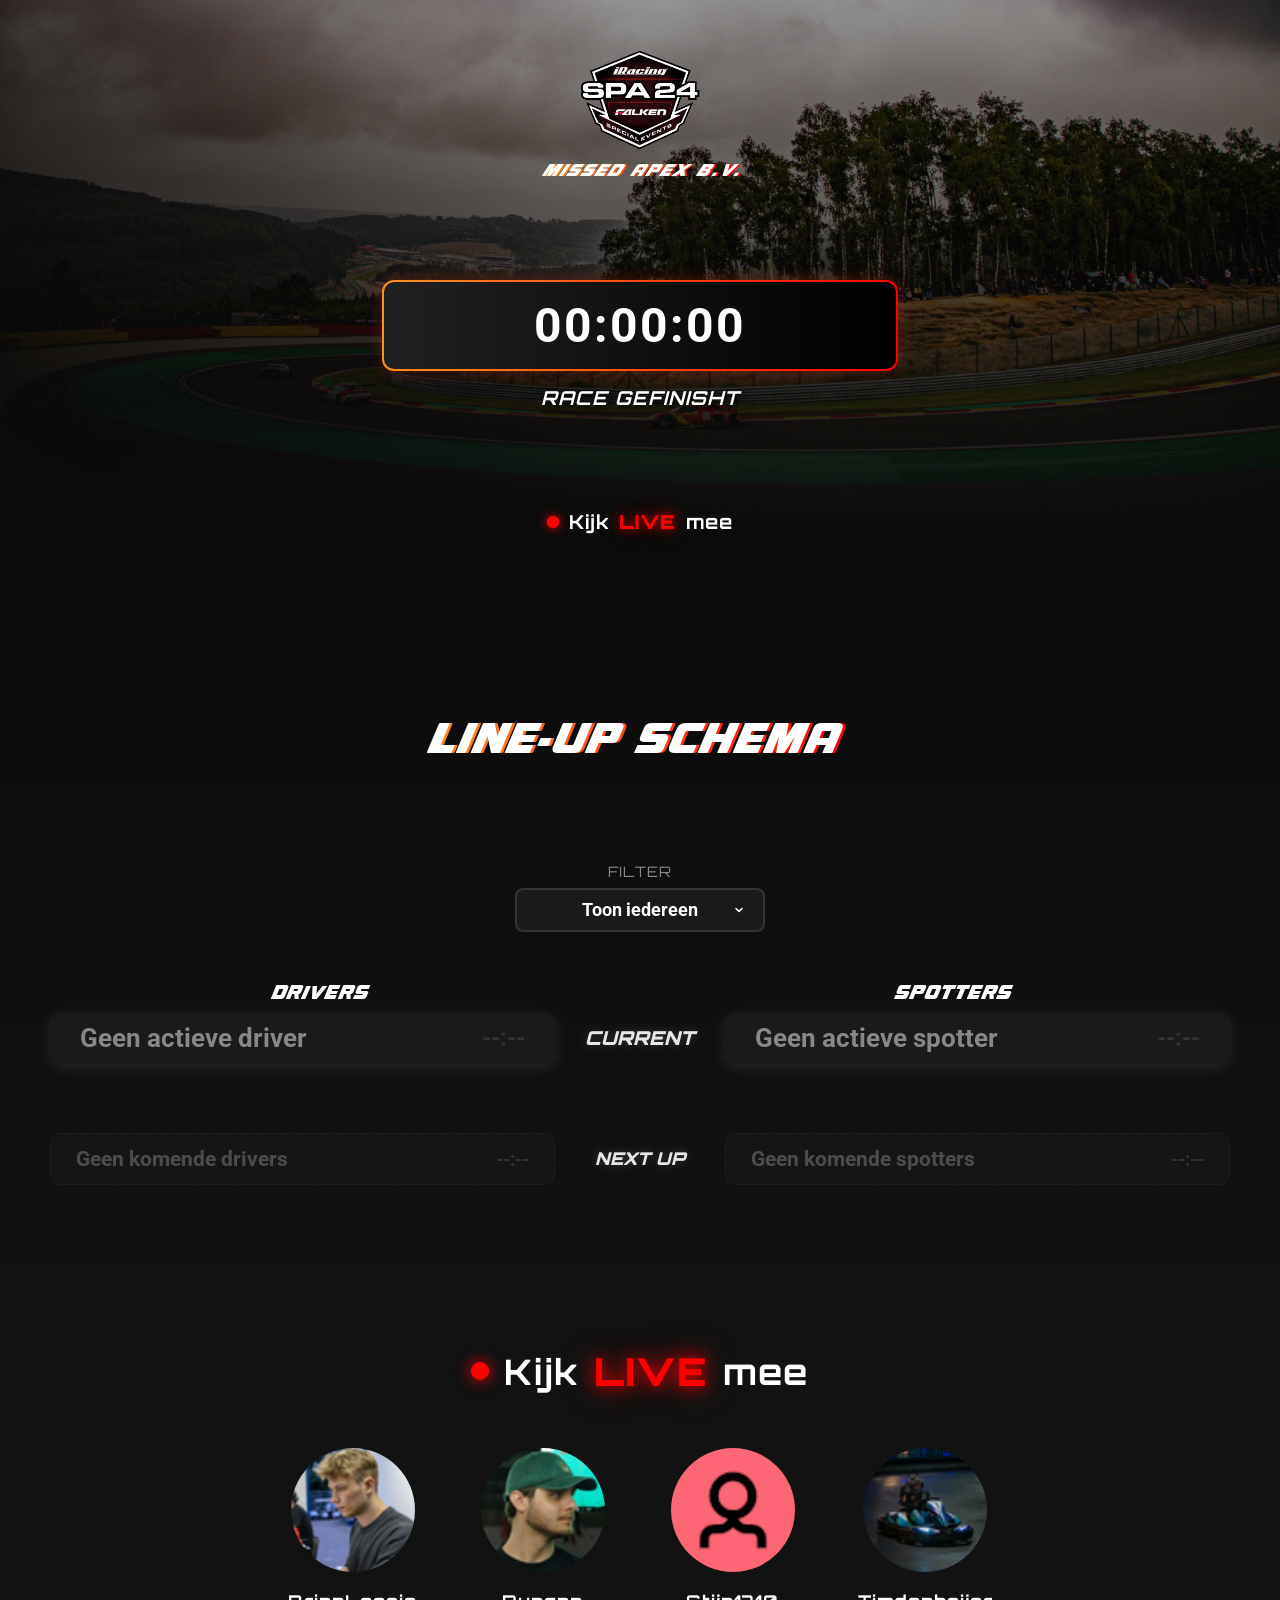
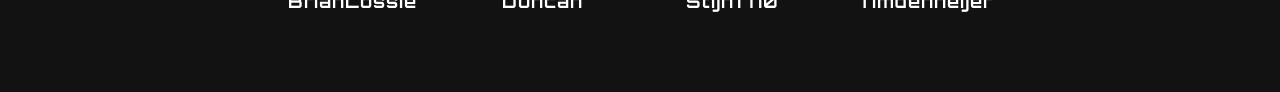
==== commit 6ace3814: "Update index.html" ====
--- a/index.html
+++ b/index.html
@@ -70,7 +70,7 @@
 
     <section id="streams" class="twitch-section">
         <h2 class="twitch-title">
-            <span class="live-dot header-dot"></span>KIJK <span class="live-text-bold header-live-text">LIVE</span> MEE
+            <span class="live-dot header-dot"></span>Kijk <span class="live-text-bold header-live-text">LIVE</span> mee
         </h2>
         <div class="streamers-container">
             
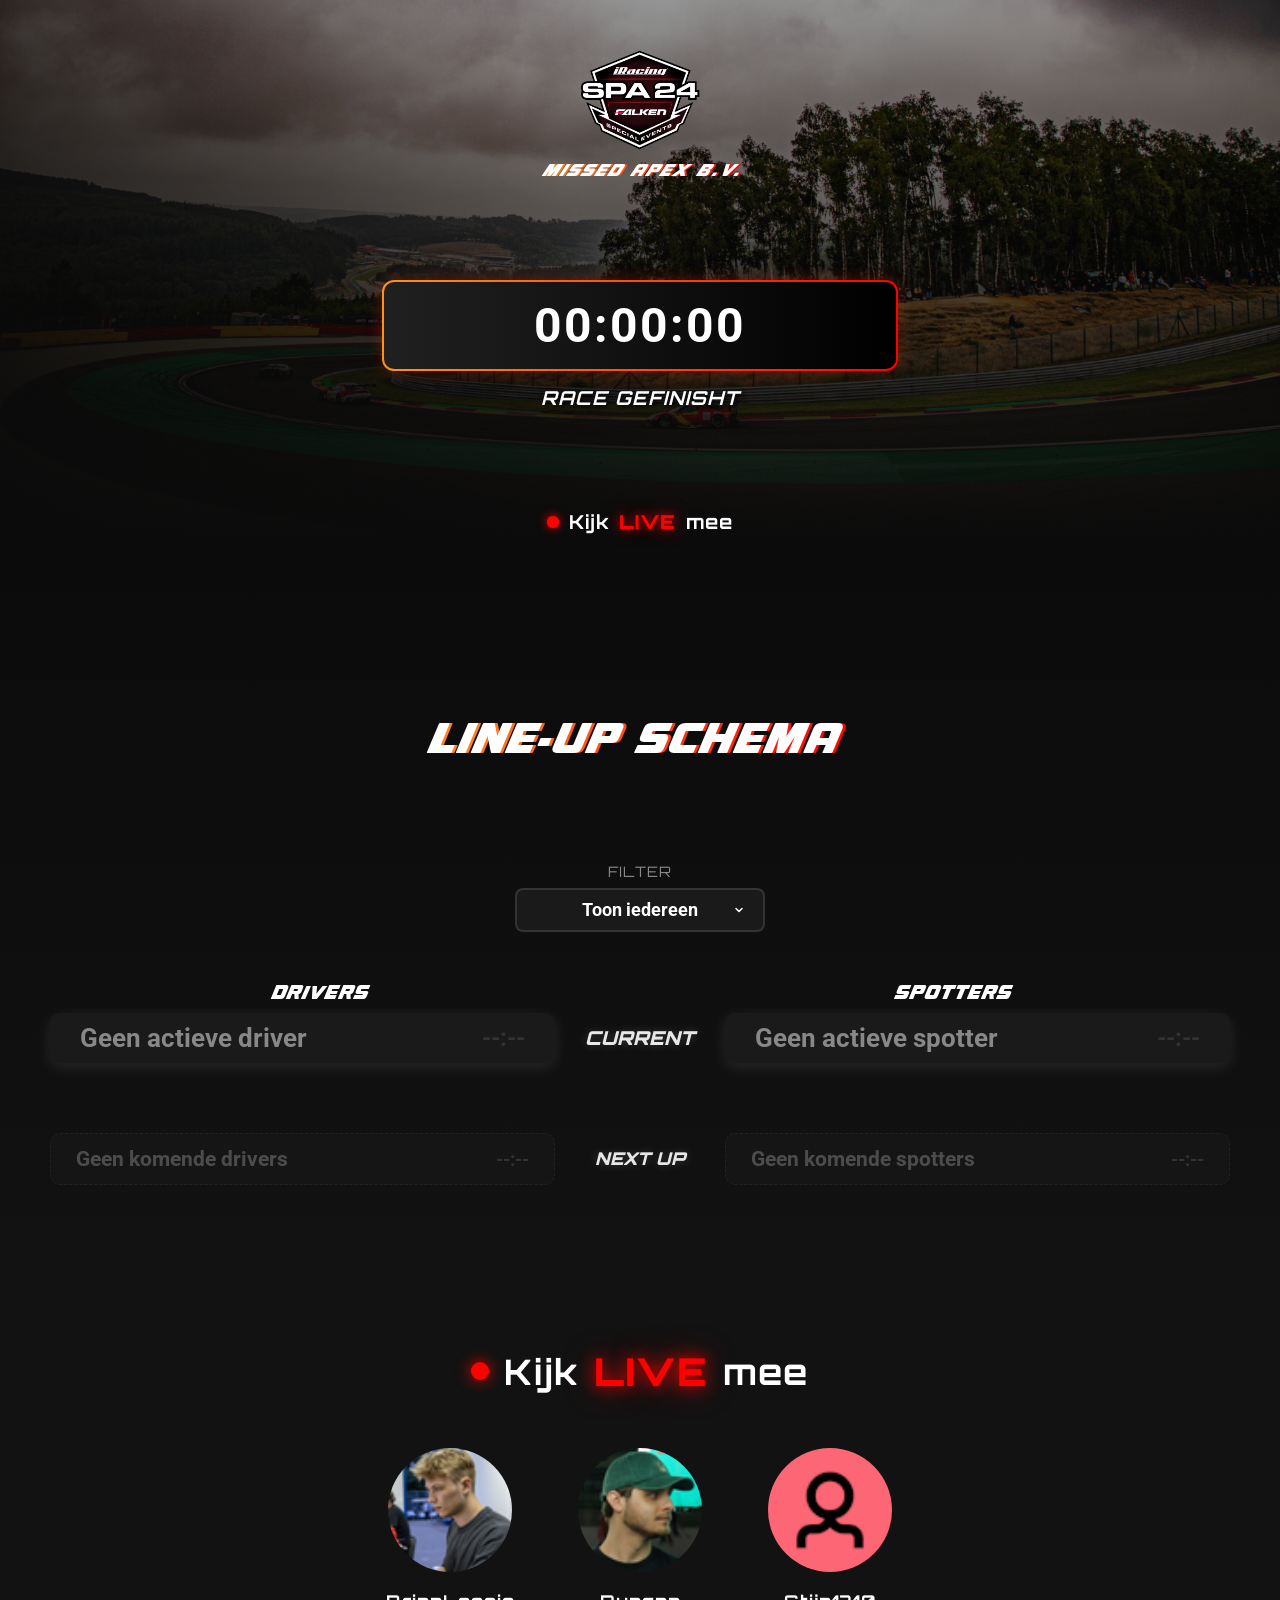
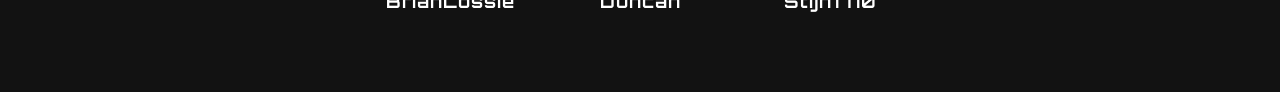
==== commit 0be7d330: "Update index.html" ====
--- a/index.html
+++ b/index.html
@@ -93,13 +93,6 @@
                     <img src="StijnPFP.png" alt="Streamer 3" class="streamer-avatar">
                 </div>
                 <span class="streamer-name">Stijn1710</span>
-            </a>
-
-             <a href="https://twitch.tv/timdenheijer" target="_blank" class="streamer-card-link">
-                <div class="avatar-wrapper">
-                    <img src="TimPFP.png" alt="Streamer 3" class="streamer-avatar">
-                </div>
-                <span class="streamer-name">Timdenheijer</span>
             </a>
 
         </div>
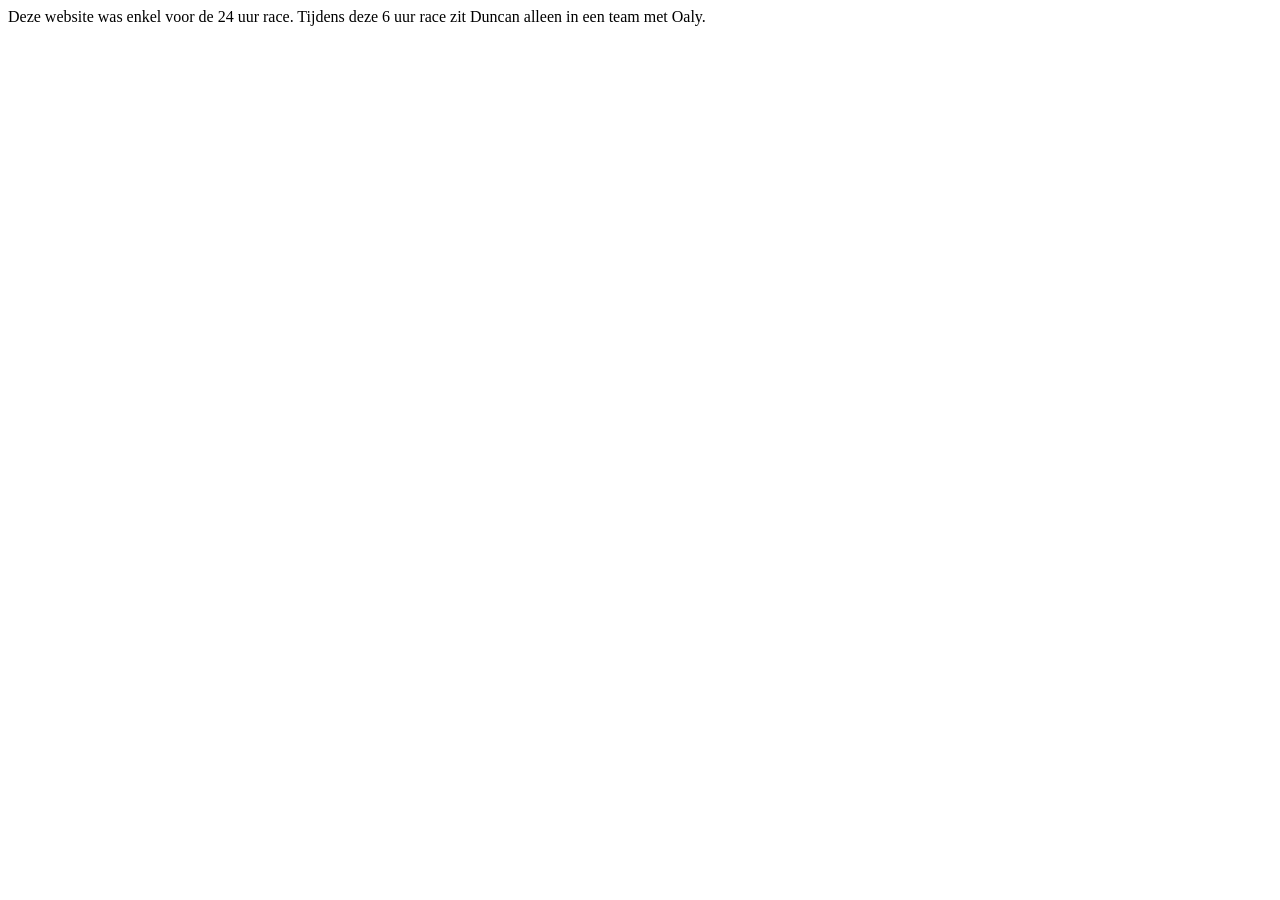
==== commit 93b2cbf9: "Replace index.html content for 6-hour race Removed the original content of index.html and replaced i" ====
--- a/index.html
+++ b/index.html
@@ -2,358 +2,14 @@
 <html lang="nl">
 <head>
     <meta charset="UTF-8">
-    <link rel="stylesheet" href="MissedApex.css?v=1.1">
     <meta name="viewport" content="width=device-width, initial-scale=1.0">
-    <title>Missed Apex B.V. Spa 24</title>
-    <link rel="stylesheet" href="MissedApex.css">
-    <link href="https://fonts.googleapis.com/css2?family=Orbitron:wght@700;900&family=Roboto:wght@400;700&display=swap" rel="stylesheet">
+    <link rel="stylesheet" href="style.css">
 </head>
 <body>
 
-    <header class="hero-section">
-        <div class="overlay"></div>
-        <div class="hero-content">
-            <img src="spa-logo.png" alt="iRacing Spa 24 Logo" class="logo">
-            
-            <h1 class="team-name">MISSED APEX B.V.</h1>
-            <div class="countdown-box">
-                <span class="timer" id="countdown-timer">00:00:00:00</span>
-            </div>
-            <h2 class="countdown-title" id="countdown-label">LADEN...</h2>
-        </div>
-    </header>
+Deze website was enkel voor de 24 uur race. 
 
-    <div class="live-stream-trigger">
-        <a href="#streams" class="live-link">
-            <span class="live-dot"></span>Kijk <span class="live-text-bold">LIVE</span> mee
-        </a>
-    </div>
+Tijdens deze 6 uur race zit Duncan alleen in een team met Oaly.
 
-    <main class="schedule-section">
-        <h1 class="main-title">LINE-UP SCHEMA</h1>
-
-        <div class="filter-container">
-            <label for="name-filter" class="filter-label">Filter</label>
-            <select id="name-filter" class="filter-select">
-                <option value="ALL">Toon iedereen</option>
-                </select>
-        </div>
-
-        <div class="lineup-table">
-            <div class="table-header">
-                <div class="table-cell left">
-                    <h3 class="column-title driver-title">DRIVERS</h3>
-                </div>
-                <div class="empty-middle"></div>
-                <div class="table-cell right">
-                    <h3 class="column-title spotter-title">SPOTTERS</h3>
-                </div>
-            </div>
-
-            <div class="table-row current-section">
-                <div class="table-cell left" id="current-driver-container"></div>
-                <div class="table-cell middle">
-                    <div class="status-label-current">CURRENT</div>
-                </div>
-                <div class="table-cell right" id="current-spotter-container"></div>
-            </div>
-
-            <div class="table-row next-up-section">
-                <div class="table-cell left" id="upcoming-drivers-container"></div>
-                <div class="table-cell middle">
-                    <div class="status-label-next">NEXT UP</div>
-                </div>
-                <div class="table-cell right" id="upcoming-spotters-container"></div>
-            </div>
-        </div>
-    </main>
-
-    <section id="streams" class="twitch-section">
-        <h2 class="twitch-title">
-            <span class="live-dot header-dot"></span>Kijk <span class="live-text-bold header-live-text">LIVE</span> mee
-        </h2>
-        <div class="streamers-container">
-            
-            <a href="https://twitch.tv/brianlossie" target="_blank" class="streamer-card-link">
-                <div class="avatar-wrapper">
-                    <img src="BrianPFP.png" alt="Streamer 1" class="streamer-avatar">
-                </div>
-                <span class="streamer-name">BrianLossie</span>
-            </a>
-
-            <a href="https://twitch.tv/duncan" target="_blank" class="streamer-card-link">
-                <div class="avatar-wrapper">
-                    <img src="DuncanPFP.png" alt="Streamer 2" class="streamer-avatar">
-                </div>
-                <span class="streamer-name">Duncan</span>
-            </a>
-
-            <a href="https://twitch.tv/stijn1710" target="_blank" class="streamer-card-link">
-                <div class="avatar-wrapper">
-                    <img src="StijnPFP.png" alt="Streamer 3" class="streamer-avatar">
-                </div>
-                <span class="streamer-name">Stijn1710</span>
-            </a>
-
-        </div>
-    </section>
-
-    <script>
-        // --- CONFIGURATIE DATA ---
-        const startKwalificatie = new Date("2026-07-11T14:30:00").getTime();
-        const raceStartDatum = new Date("2026-07-11T14:50:00"); 
-        const eindeRace         = new Date("2026-07-12T14:50:00").getTime();
-        const startRace         = raceStartDatum.getTime(); 
-
-        let csvData = "";
-
-        fetch('iRacing 24H Spa 10-12 Juli 2026 - Rijdschema.csv')
-            .then(response => {
-                if (!response.ok) throw new Error("Kan rijdschema.csv niet vinden.");
-                return response.text();
-            })
-            .then(text => {
-                csvData = text;
-                bouwNaamFilter();
-                updateSchedule();
-            })
-            .catch(error => {
-                console.error("Fout bij inladen CSV:", error);
-                document.getElementById('current-driver-container').innerHTML = "Geen rijdschema.csv gevonden.";
-            });
-
-        function updateTimer() {
-            const nu = new Date().getTime();
-            const timerElement = document.getElementById("countdown-timer");
-            const labelElement = document.getElementById("countdown-label");
-
-            let doeltijd, statusTekst, toonDagen = false;
-
-            if (nu < startKwalificatie) {
-                doeltijd = startKwalificatie; statusTekst = "TOT KWALIFICATIE"; toonDagen = true;
-            } else if (nu >= startKwalificatie && nu < startRace) {
-                doeltijd = startRace; statusTekst = "KWALIFICATIE";
-            } else if (nu >= startRace && nu < eindeRace) {
-                doeltijd = eindeRace; statusTekst = "RACE";
-            } else {
-                labelElement.innerText = "RACE GEFINISHT"; timerElement.innerText = "00:00:00"; return;
-            }
-
-            const verschil = doeltijd - nu;
-            const dagen = Math.floor(verschil / (1000 * 60 * 60 * 24));
-            const uren = Math.floor((verschil % (1000 * 60 * 60 * 24)) / (1000 * 60 * 60));
-            const minuten = Math.floor((verschil % (1000 * 60 * 60)) / (1000 * 60));
-            const seconden = Math.floor((verschil % (1000 * 60)) / 1000);
-
-            const dStr = dagen < 10 ? "0" + dagen : dagen;
-            const hStr = uren < 10 ? "0" + uren : uren;
-            const mStr = minuten < 10 ? "0" + minuten : minuten;
-            const sStr = seconden < 10 ? "0" + seconden : seconden;
-
-            labelElement.innerText = statusTekst;
-            timerElement.innerText = toonDagen ? `${dStr}:${hStr}:${mStr}:${sStr}` : `${hStr}:${mStr}:${sStr}`;
-        }
-
-        function parseScheduleCSV(csvText) {
-            if (!csvText) return { drivers: [], spotters: [] };
-            
-            let rawLines = csvText.split('\n').map(line => line.trim()).filter(line => line !== "");
-            
-            let driverHeaders = [];
-            let spotterHeaders = [];
-            let drivers = [];
-            let spotters = [];
-            let isSpotterSection = false;
-
-            rawLines.forEach(lineStr => {
-                const row = lineStr.split(',').map(item => item.trim());
-                if (!row || row.length < 2 || row[0] === "") return;
-                
-                if (row[0] === "DRIVER") {
-                    driverHeaders = row.slice(1).filter(h => h !== "");
-                    isSpotterSection = false;
-                    return;
-                } else if (row[0] === "SPOTTER") {
-                    spotterHeaders = row.slice(1).filter(h => h !== "");
-                    isSpotterSection = true;
-                    return;
-                }
-
-                const name = row[0];
-                const shifts = row.slice(1);
-                const activeHeaders = isSpotterSection ? spotterHeaders : driverHeaders;
-
-                let huidigeDatum = new Date(raceStartDatum);
-                let vorigStartUur = -1;
-
-                shifts.forEach((val, index) => {
-                    if (!activeHeaders[index]) return;
-
-                    const timeRange = activeHeaders[index];
-                    const timeParts = timeRange.split('-');
-                    if (timeParts.length !== 2) return;
-
-                    const [startTimeStr, endTimeStr] = timeParts.map(t => t.trim());
-                    const [startH, startM] = startTimeStr.split(':').map(Number);
-                    const [endH, endM] = endTimeStr.split(':').map(Number);
-
-                    if (vorigStartUur !== -1 && startH < vorigStartUur) {
-                        huidigeDatum.setDate(huidigeDatum.getDate() + 1);
-                    }
-                    vorigStartUur = startH;
-
-                    if (val.toUpperCase() === 'X') {
-                        const exactStart = new Date(huidigeDatum.getFullYear(), huidigeDatum.getMonth(), huidigeDatum.getDate(), startH, startM, 0).getTime();
-                        
-                        let eindDatum = new Date(huidigeDatum);
-                        if (endH < startH || (endH === startH && endM < startM)) {
-                            eindDatum.setDate(eindDatum.getDate() + 1);
-                        }
-                        const exactEnd = new Date(eindDatum.getFullYear(), eindDatum.getMonth(), eindDatum.getDate(), endH, endM, 0).getTime();
-
-                        const entry = { 
-                            name: name, 
-                            startTimeText: startTimeStr, 
-                            endTimeText: endTimeStr, 
-                            exactStart: exactStart, 
-                            exactEnd: exactEnd 
-                        };
-                        
-                        if (isSpotterSection) spotters.push(entry); else drivers.push(entry);
-                    }
-                });
-            });
-
-            return { drivers, spotters };
-        }
-
-        function bouwNaamFilter() {
-            const { drivers, spotters } = parseScheduleCSV(csvData);
-            const filterDropdown = document.getElementById('name-filter');
-            if (!filterDropdown) return;
-            
-            let uniekeNamen = new Set();
-            drivers.forEach(d => uniekeNamen.add(d.name));
-            spotters.forEach(s => uniekeNamen.add(s.name));
-            
-            let gesorteerdeNamen = Array.from(uniekeNamen).sort();
-            
-            gesorteerdeNamen.forEach(naam => {
-                const optie = document.createElement('option');
-                optie.value = naam;
-                
-                const geformatteerdeNaam = naam.charAt(0).toUpperCase() + naam.slice(1).toLowerCase();
-                optie.innerText = geformatteerdeNaam;
-                
-                filterDropdown.appendChild(optie);
-            });
-            
-            filterDropdown.addEventListener('change', updateSchedule);
-        }
-
-        function updateSchedule() {
-            const { drivers, spotters } = parseScheduleCSV(csvData);
-            const nu = new Date().getTime(); 
-
-            const filterDropdown = document.getElementById('name-filter');
-            const geselecteerdeNaam = filterDropdown ? filterDropdown.value : "ALL";
-
-            const sorteerChronologisch = (a, b) => a.exactStart - b.exactStart;
-            drivers.sort(sorteerChronologisch);
-            spotters.sort(sorteerChronologisch);
-
-            const currentDriverBox = document.getElementById('current-driver-container');
-            const currentSpotterBox = document.getElementById('current-spotter-container');
-            const upcomingDriversBox = document.getElementById('upcoming-drivers-container');
-            const upcomingSpottersBox = document.getElementById('upcoming-spotters-container');
-
-            currentDriverBox.innerHTML = "";
-            currentSpotterBox.innerHTML = "";
-            upcomingDriversBox.innerHTML = "";
-            upcomingSpottersBox.innerHTML = "";
-
-            let currentDriverFound = false;
-            drivers.forEach(d => {
-                if (nu >= d.exactStart && nu < d.exactEnd && !currentDriverFound) {
-                    currentDriverBox.innerHTML = `
-                        <div class="driver-card current">
-                            <span class="person-name">${d.name}</span>
-                            <span class="person-time">${d.startTimeText} - ${d.endTimeText}</span>
-                        </div>`;
-                    currentDriverFound = true;
-                }
-            });
-
-            if (!currentDriverFound) {
-                currentDriverBox.innerHTML = `<div class="driver-card current" style="background-color: #1a1a1a; color: #888;"><span class="person-name">Geen actieve driver</span><span class="person-time">--:--</span></div>`;
-            }
-
-            let upcomingDriversCount = 0;
-            drivers.forEach(d => {
-                if (d.exactStart >= nu) {
-                    if (geselecteerdeNaam === "ALL" || d.name === geselecteerdeNaam) {
-                        upcomingDriversBox.innerHTML += `
-                            <div class="driver-card upcoming">
-                                <span class="person-name-next">${d.name}</span>
-                                <span class="person-time-next">${d.startTimeText} - ${d.endTimeText}</span>
-                            </div>`;
-                        upcomingDriversCount++;
-                    }
-                }
-            });
-
-            if (upcomingDriversCount === 0) {
-                upcomingDriversBox.innerHTML = `
-                    <div class="driver-card upcoming empty-schedule-balk">
-                        <span class="person-name-next">Geen komende drivers</span>
-                        <span class="person-time-next">--:--</span>
-                    </div>`;
-            }
-
-            let currentSpotterFound = false;
-            spotters.forEach(s => {
-                if (nu >= s.exactStart && nu < s.exactEnd && !currentSpotterFound) {
-                    currentSpotterBox.innerHTML = `
-                        <div class="spotter-card current">
-                            <span class="person-name">${s.name}</span>
-                            <span class="person-time">${s.startTimeText} - ${s.endTimeText}</span>
-                        </div>`;
-                    currentSpotterFound = true;
-                }
-            });
-
-            if (!currentSpotterFound) {
-                currentSpotterBox.innerHTML = `<div class="spotter-card current" style="background-color: #1a1a1a; color: #888;"><span class="person-name">Geen actieve spotter</span><span class="person-time">--:--</span></div>`;
-            }
-
-            let upcomingSpottersCount = 0;
-            spotters.forEach(s => {
-                if (s.exactStart >= nu) {
-                    if (geselecteerdeNaam === "ALL" || s.name === geselecteerdeNaam) {
-                        upcomingSpottersBox.innerHTML += `
-                            <div class="spotter-card upcoming">
-                                <span class="person-name-next">${s.name}</span>
-                                <span class="person-time-next">${s.startTimeText} - ${s.endTimeText}</span>
-                            </div>`;
-                        upcomingSpottersCount++;
-                    }
-                }
-            });
-
-            if (upcomingSpottersCount === 0) {
-                upcomingSpottersBox.innerHTML = `
-                    <div class="spotter-card upcoming empty-schedule-balk">
-                        <span class="person-name-next">Geen komende spotters</span>
-                        <span class="person-time-next">--:--</span>
-                    </div>`;
-            }
-        }
-
-        updateTimer();
-        setInterval(() => {
-            updateTimer();
-            updateSchedule();
-        }, 1000);
-    </script>
 </body>
 </html>
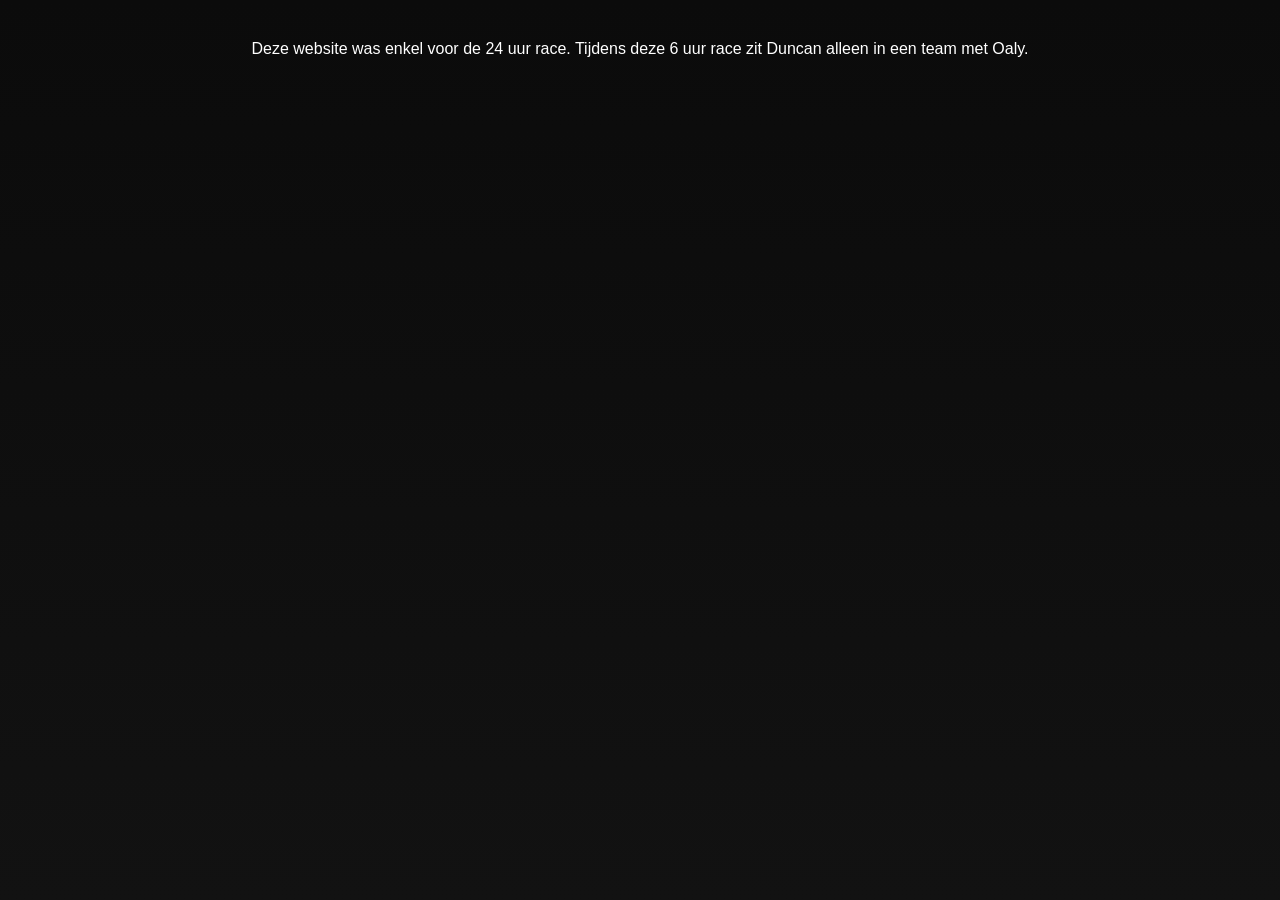
==== commit 2e28686d: "Update index.html" ====
--- a/index.html
+++ b/index.html
@@ -3,9 +3,9 @@
 <head>
     <meta charset="UTF-8">
     <meta name="viewport" content="width=device-width, initial-scale=1.0">
-    <link rel="stylesheet" href="style.css">
+    <link rel="stylesheet" href="MissedApex.css">
 </head>
-<body>
+<body class="schedule-section">
 
 Deze website was enkel voor de 24 uur race. 
 
--- a/MissedApex.css
+++ b/MissedApex.css
@@ -0,0 +1,596 @@
+* {
+    margin: 0;
+    padding: 0;
+    box-sizing: border-box;
+}
+
+@font-face {
+    font-family: Speeday;
+    src: url('Speeday-Regular-FFP.ttf') format('truetype');
+}
+
+body {
+    font-family: 'Roboto', sans-serif;
+    background-color: #0b0b0b;
+    color: #ffffff;
+    min-height: 100vh;
+    display: flex;
+    flex-direction: column;
+}
+
+/* --- HERO SECTION --- */
+.hero-section {
+    position: relative;
+    height: 60vh;
+    background-image: url('spa-background.jpg');
+    background-size: cover;
+    background-position: center;
+    display: flex;
+    justify-content: center;
+    align-items: center;
+    text-align: center;
+}
+
+.overlay {
+    position: absolute;
+    top: 0;
+    left: 0;
+    width: 100%;
+    height: 100%;
+    background: linear-gradient(to bottom, rgba(0, 0, 0, 0.4), #0b0b0b);
+    z-index: 1;
+}
+
+.hero-content {
+    position: relative;
+    z-index: 2;
+    display: flex;
+    flex-direction: column;
+    align-items: center;
+    width: 100%;
+    padding: 20px;
+    height: 500px;
+}
+
+.logo {
+    margin-top: 0;
+    width: 200px;
+    margin-bottom: 0px;
+}
+
+.team-name {
+    font-family: 'Speeday', sans-serif;
+    font-style: italic;
+    font-weight: 100;
+    font-size: 1rem;
+    letter-spacing: 2px;
+    margin-bottom: 100px;
+    color: #ffffff;
+    position: relative;
+    display: inline-block;
+    z-index: 2;
+}
+
+.team-name::after {
+    content: "MISSED APEX B.V."; 
+    position: absolute;
+    left: 2px;
+    top: 0px;
+    z-index: -1;
+    width: 100%;
+    background: linear-gradient(to right, #fe921c, #ff0000);
+    -webkit-background-clip: text;
+    background-clip: text;
+    -webkit-text-fill-color: transparent;
+}
+
+.countdown-title {
+    font-family: 'Orbitron', sans-serif;
+    font-style: italic;
+    font-size: 1.2rem;
+    letter-spacing: 1px;
+    color: #ffffff;
+    margin-bottom: 8px;
+    text-shadow: 2px 2px 4px rgba(0,0,0,0.8);
+}
+
+.countdown-box {
+    position: relative;
+    padding: 15px 150px;
+    border-radius: 12px;
+    background: linear-gradient(to right, #202020, #000000) padding-box, 
+                linear-gradient(to right, #fe921c, #ff0000) border-box;
+    border: 2px solid transparent;
+    box-shadow: 0 0 15px rgba(255, 51, 0, 0.3);
+    margin-bottom: 15px;
+}
+.timer {
+    font-family: 'Roboto', sans-serif;
+    font-weight: 700;
+    font-size: 3rem;
+    letter-spacing: 2px;
+}
+
+/* --- LIVE STREAM LINK & ANIMATIE (BOVEN) --- */
+.live-stream-trigger {
+    text-align: center;
+    margin-top: -30px;
+    margin-bottom: 40px;
+    position: relative;
+    z-index: 10;
+}
+
+.live-link {
+    font-family: 'Orbitron', sans-serif;
+    font-weight: 700;
+    font-size: 1.2rem;
+    color: #ffffff;
+    text-decoration: none;
+    display: inline-flex;
+    align-items: center;
+    gap: 10px;
+    letter-spacing: 1px;
+    transition: transform 0.2s ease, text-shadow 0.2s ease;
+    cursor: pointer;
+}
+
+.live-link:hover {
+    transform: scale(1.05);
+    text-shadow: 0 0 15px rgba(255, 255, 255, 0.6);
+}
+
+.live-text-bold {
+    color: #ff0000;
+    font-weight: 900;
+    text-shadow: 0 0 10px rgba(255, 0, 0, 0.8), 0 0 20px rgba(255, 0, 0, 0.4); 
+}
+
+.live-dot {
+    width: 12px;
+    height: 12px;
+    background-color: #ff0000;
+    border-radius: 50%;
+    position: relative;
+    box-shadow: 0 0 10px #ff0000;
+}
+
+.live-dot::after {
+    content: '';
+    position: absolute;
+    top: 0;
+    left: 0;
+    width: 100%;
+    height: 100%;
+    background-color: #ff0000;
+    border-radius: 50%;
+    z-index: -1;
+    animation: pulse 1.8s infinite ease-in-out;
+}
+
+@keyframes pulse {
+    0% { transform: scale(1); opacity: 0.8; }
+    100% { transform: scale(2.5); opacity: 0; }
+}
+
+/* --- SCHEDULE SECTION --- */
+.schedule-section {
+    background: linear-gradient(to bottom, #0b0b0b, #121212);
+    padding: 40px 20px;
+    display: flex;
+    flex-direction: column;
+    align-items: center;
+    flex-grow: 1;
+}
+
+.main-title {
+    margin-top: 100px;
+    font-family: 'Speeday', sans-serif;
+    font-weight: 100;
+    font-size: 2.5rem;
+    letter-spacing: 2px;
+    margin-bottom: 100px;
+    text-align: center;
+    padding-right: 20px; 
+    color: #ffffff;
+    position: relative;
+    display: inline-block;
+    z-index: 2;
+}
+
+.main-title::after{
+    content: "LINE-UP SCHEMA"; 
+    position: absolute;
+    left: -7px;
+    top: 0px;
+    z-index: -1;
+    width: 100%;
+    background: linear-gradient(to right, #fe921c, #ff0000);
+    -webkit-background-clip: text;
+    background-clip: text;
+    -webkit-text-fill-color: transparent;
+}
+
+.lineup-table {
+    display: flex;
+    flex-direction: column;
+    width: 100%;
+    max-width: 1200px;
+}
+
+.table-header, .table-row {
+    display: flex;
+    width: 100%;
+    align-items: center;
+}
+
+.next-up-section {
+    align-items: flex-start; 
+}
+
+.table-cell {
+    flex: 1;
+    padding: 0 10px;
+    text-align: center;
+    vertical-align: top;
+}
+
+.table-cell.middle {
+    flex: 0 0 150px;
+    text-align: center;
+}
+
+.empty-middle {
+     flex: 0 0 150px;
+}
+
+.column-title {
+    font-family: 'Speeday', sans-serif;
+    font-size: 1.1rem;
+    letter-spacing: 1px;
+    color: #ffffff;
+    margin-bottom: 10px;
+    font-weight: 100;
+}
+
+.driver-title {
+    text-align: left;
+    padding-left: 220px;
+}
+
+.column-title.spotter-title {
+    text-align: right;
+    padding-right: 220px;
+}
+
+.status-label-current {
+    font-family: 'Orbitron', sans-serif;
+    font-style: italic;
+    font-weight: 100;
+    font-size: 1.2rem;
+    color: #ffffff;
+    opacity: 0.8;
+    display: flex;
+    align-items: center;
+    justify-content: center;
+    height: 50px;
+    margin-bottom: 20px;
+    margin-left: 10px;
+}
+
+.status-label-next {
+    font-family: 'Orbitron', sans-serif;
+    font-style: italic;
+    font-weight: 100;
+    font-size: 1.0rem;
+    color: #ffffff;
+    opacity: 0.8;
+    display: flex;
+    align-items: center;
+    justify-content: center;
+    height: 50px;
+    margin-top: 0px;         
+    padding-left: 10px;
+}
+
+.table-row {
+    margin-bottom: 50px;
+}
+
+.driver-card, .spotter-card {
+    border-radius: 10px;
+    height: 50px;
+    display: flex;
+    align-items: center;
+    justify-content: space-between;
+    padding: 25px;
+    margin-bottom: 12px;
+}
+
+.driver-card.current, .spotter-card.current {
+    background-color: #ffffff;
+    color: #000000;
+    box-shadow: 0 4px 15px rgba(255, 255, 255, 0.1);
+    margin-bottom: 20px;
+    padding: 25px 30px;
+}
+
+.person-name { font-weight: 700; font-size: 1.6rem; }
+.person-name-next { font-weight: 700; font-size: 1.3rem; color: white; }
+.person-time { font-weight: 700; font-size: 1.5rem; color: #333333; }
+.person-time-next { font-weight: 700; font-size: 1.2rem; color: #ffffff; }
+
+.driver-card.upcoming, .spotter-card.upcoming {
+    background-color: #555555;
+    opacity: 0.8;
+}
+
+.driver-card.upcoming:hover, .spotter-card.upcoming:hover {
+    box-shadow: 0px 0px 10px rgba(85, 85, 85, 1);
+}
+
+/* --- TWITCH STREAMERS SECTIE --- */
+html {
+    scroll-behavior: smooth;
+}
+
+.twitch-section {
+    background-color: #121212;
+    width: 100%;
+    text-align: center;
+    padding: 60px 20px 80px 20px;
+}
+
+/* De prominente LIVE header */
+.twitch-title {
+    font-family: 'Orbitron', sans-serif !important;
+    font-weight: 700;
+    font-size: 2.2rem;
+    color: #ffffff;
+    letter-spacing: 2px;
+    margin-bottom: 50px;
+    display: inline-flex;
+    align-items: center;
+    justify-content: center;
+    gap: 15px;
+    width: 100%;
+}
+
+.twitch-title .header-dot {
+    width: 18px;
+    height: 18px;
+    box-shadow: 0 0 15px #ff0000;
+}
+
+.twitch-title .header-dot::after {
+    animation: pulse-header 1.8s infinite ease-in-out;
+}
+
+.twitch-title .header-live-text {
+    font-size: 2.4rem;
+    text-shadow: 0 0 15px rgba(255, 0, 0, 0.9), 0 0 30px rgba(255, 0, 0, 0.5); 
+}
+
+@keyframes pulse-header {
+    0% { transform: scale(1); opacity: 0.8; }
+    100% { transform: scale(2.2); opacity: 0; }
+}
+
+.streamers-container {
+    display: flex;
+    justify-content: center;
+    gap: 60px;
+    flex-wrap: wrap;
+    max-width: 1200px;
+    margin: 0 auto;
+}
+
+.streamer-card-link {
+    display: flex;
+    flex-direction: column;
+    align-items: center;
+    text-decoration: none;
+}
+
+/* Slimme border-gradient via de wrapper element */
+.avatar-wrapper {
+    position: relative;
+    width: 130px;
+    height: 130px;
+    margin-bottom: 15px;
+    border-radius: 50%;
+    padding: 3px; /* Dit bepaalt de dikte van je border */
+    background: transparent;
+    transition: background 0.3s ease, box-shadow 0.3s ease, transform 0.3s ease;
+}
+
+.streamer-avatar {
+    width: 100%;
+    height: 100%;
+    border-radius: 50%;
+    object-fit: cover;
+    background-color: #222222; /* Voorkomt doorschijnen */
+    display: block;
+}
+
+.streamer-name {
+    font-family: 'Orbitron', sans-serif;
+    font-weight: 700;
+    font-size: 1.1rem;
+    color: #ffffff;
+    letter-spacing: 1px;
+    transition: color 0.3s ease;
+}
+
+/* Hover effecten voor Desktop */
+.streamer-card-link:hover .avatar-wrapper {
+    background: linear-gradient(to right, #fe921c, #ff0000);
+    box-shadow: 0 0 20px rgba(254, 146, 28, 0.5);
+    transform: scale(1.05);
+}
+
+.streamer-card-link:hover .streamer-name {
+    color: #ffffff;
+}
+
+
+/* --- MOBIELE RESPONSIVE INDELING (O.A. IPHONE) --- */
+@media screen and (max-width: 768px) {
+    
+    .lineup-table .table-header {
+        display: none !important;
+    }
+    
+    .lineup-table .table-row {
+        display: flex !important;
+        flex-direction: column !important;
+        margin-bottom: 30px !important;
+        width: 100% !important;
+    }
+    
+    .lineup-table .table-cell.left, 
+    .lineup-table .table-cell.right, 
+    .lineup-table .table-cell.middle {
+        width: 100% !important;
+        max-width: 100% !important;
+        flex: none !important;
+        padding: 0 !important;
+        display: block !important;
+    }
+
+    /* --- 1. CURRENT SECTIE --- */
+    .lineup-table .current-section {
+        display: flex !important;
+        flex-direction: column !important;
+    }
+    .lineup-table .current-section .table-cell.middle { order: 1 !important; margin-bottom: 10px !important; }
+    .lineup-table .current-section .table-cell.left   { order: 2 !important; }
+    .lineup-table .current-section .table-cell.right  { order: 3 !important; }
+
+    /* --- 2. NEXT UP SECTIE --- */
+    .lineup-table .next-up-section {
+        display: flex !important;
+        flex-direction: column !important;
+        align-items: center !important;
+    }
+    .lineup-table .next-up-section .table-cell.middle { order: 1 !important; margin-bottom: 20px !important; }
+    .lineup-table .next-up-section .table-cell.left   { order: 2 !important; width: 100% !important; }
+    .lineup-table .next-up-section .table-cell.right  { order: 3 !important; width: 100% !important; margin-top: 20px !important; }
+
+    .lineup-table .next-up-section #upcoming-drivers-container::before {
+        content: "DRIVERS" !important;
+        display: block !important;
+        font-family: 'Orbitron', sans-serif !important;
+        font-size: 0.9rem !important;
+        color: #727272 !important;
+        text-align: center !important;
+        margin-bottom: 10px !important;
+        letter-spacing: 1px !important; 
+    }
+
+    .lineup-table .next-up-section #upcoming-spotters-container::before {
+        content: "SPOTTERS" !important;
+        display: block !important;
+        font-family: 'Orbitron', sans-serif !important;
+        font-size: 0.9rem !important;
+        color: #727272 !important;
+        text-align: center !important;
+        margin-bottom: 10px !important;
+        margin-top: 10px !important;
+        letter-spacing: 1px !important;
+    }
+
+    .lineup-table .status-label-current, .lineup-table .status-label-next {
+        margin: 0 auto !important;
+        padding: 0 !important;
+        height: auto !important;
+        font-size: 1rem !important;
+    }
+
+    .hero-section {
+        height: 80vh !important;
+    }
+
+    .logo {
+        margin-top: 0 !important;
+        width: 100px !important;
+        margin-bottom: 0px !important;
+    }
+
+    .hero-content {
+        margin-top: 200px !important;
+    }
+
+    .team-name {
+        margin-bottom: 50px !important;
+        font-size: 14px !important;
+        font-family: 'Speeday' !important;
+        font-style: italic !important;
+        font-weight: 100 !important;
+    }
+
+    .main-title {
+        margin-top: 100px !important;
+        font-family: 'Speeday' !important;
+        font-weight: 100 !important;
+    }
+
+    .countdown-box {
+        padding: 15px 50px !important;
+    }
+
+    .timer {
+        font-size: 25px !important;
+    }
+
+    .countdown-title {
+        font-size: 10px !important;
+    }
+
+    .person-name, .person-name-next, .person-time, .person-time-next {
+        font-size: 15px !important;
+    }
+
+    /* Mobiele stijlen voor de 'Kijk live mee' link */
+    .live-link {
+        font-size: 0.9rem !important;
+    }
+    
+    /* Mobiele stijlen voor de Twitch sectie */
+    .twitch-section {
+        padding: 40px 15px 60px 15px !important;
+    }
+    
+    /* Grote live header schaalt nu perfect op mobiel */
+    .twitch-title {
+        font-size: 1.4rem !important;
+        margin-bottom: 35px !important;
+        gap: 10px !important;
+    }
+
+    .twitch-title .header-dot {
+        width: 13px !important;
+        height: 13px !important;
+    }
+
+    .twitch-title .header-live-text {
+        font-size: 1.5rem !important;
+        text-shadow: 0 0 10px rgba(255, 0, 0, 0.9) !important;
+    }
+    
+    .streamers-container {
+        gap: 30px !important;
+    }
+    
+    /* Profielfoto's worden kleiner en tonen direct de verloop-border */
+    .avatar-wrapper {
+        width: 95px !important;
+        height: 95px !important;
+        padding: 2px !important; /* Iets dunnere border op mobiel */
+        background: linear-gradient(to right, #fe921c, #ff0000) !important; /* Altijd zichtbaar op mobiel! */
+        box-shadow: 0 0 12px rgba(254, 146, 28, 0.4) !important;
+    }
+    
+    .streamer-name {
+        font-size: 0.9rem !important;
+    }
+}
